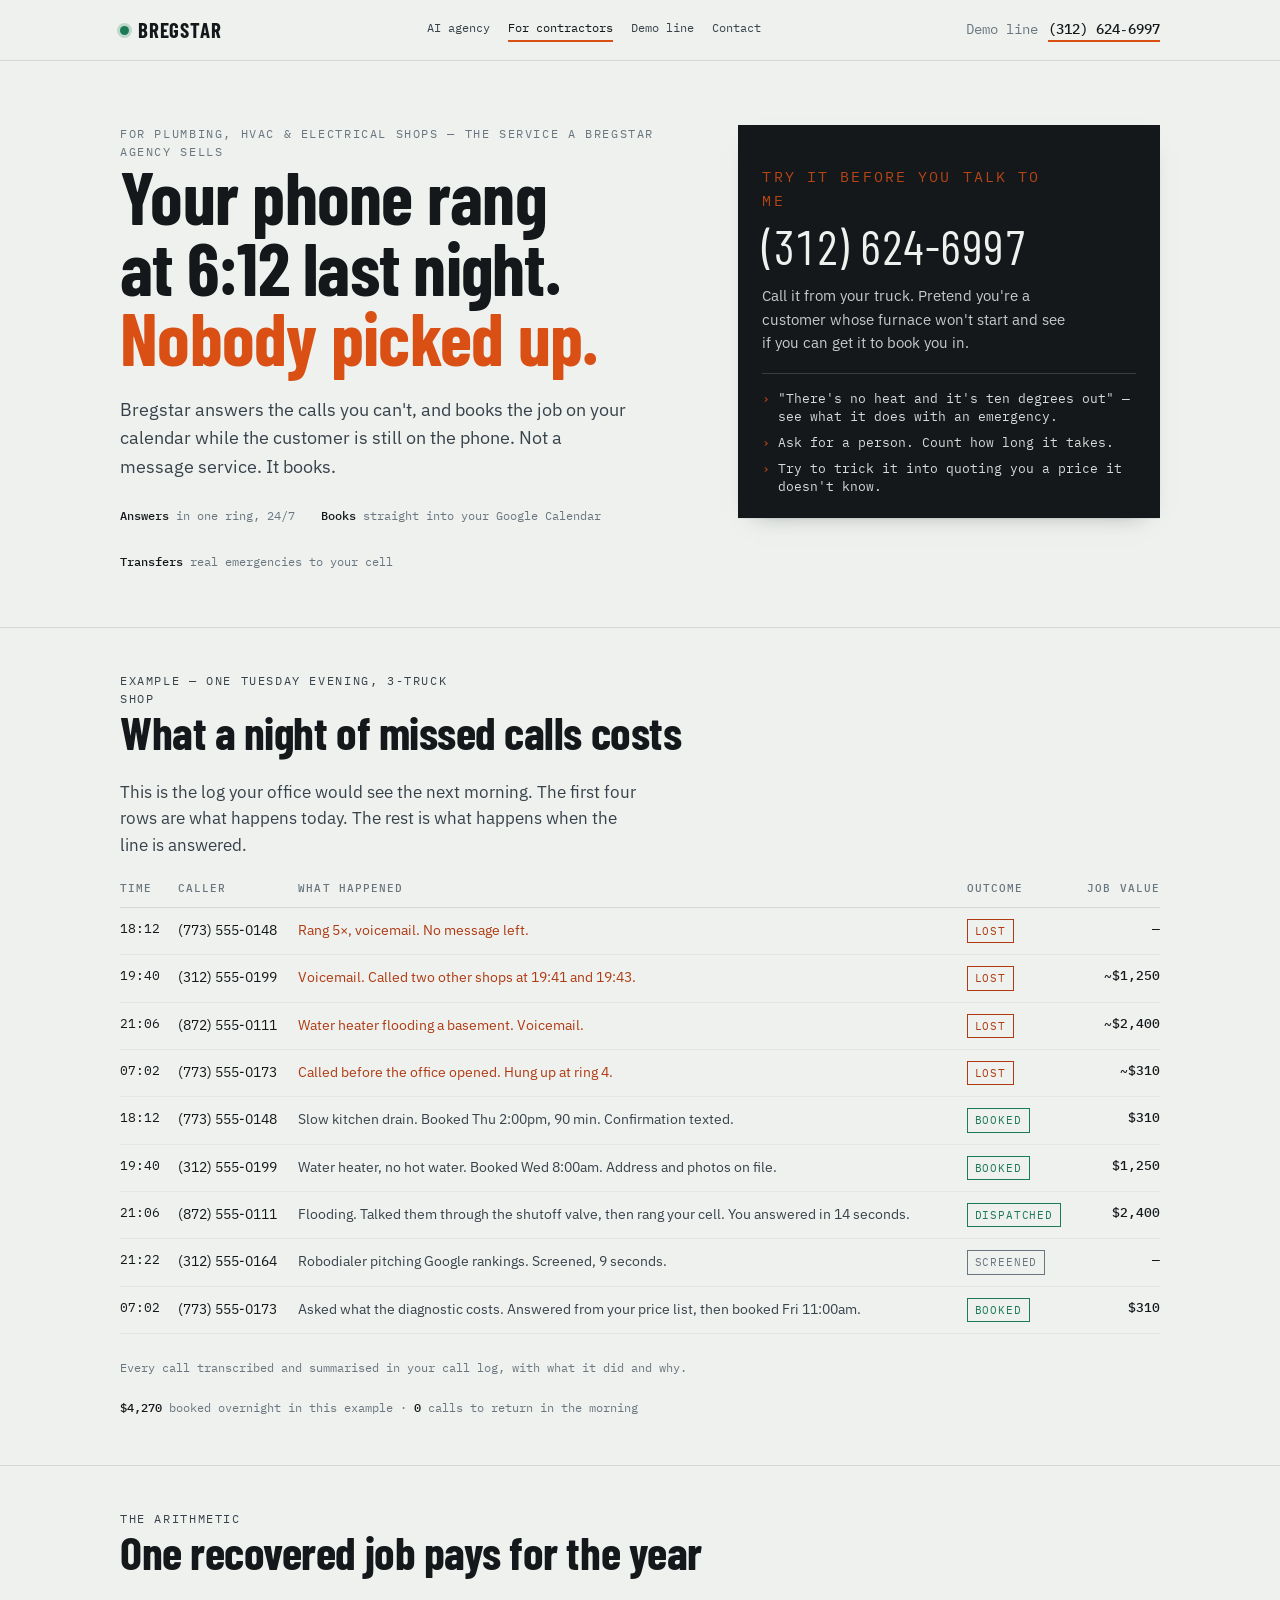
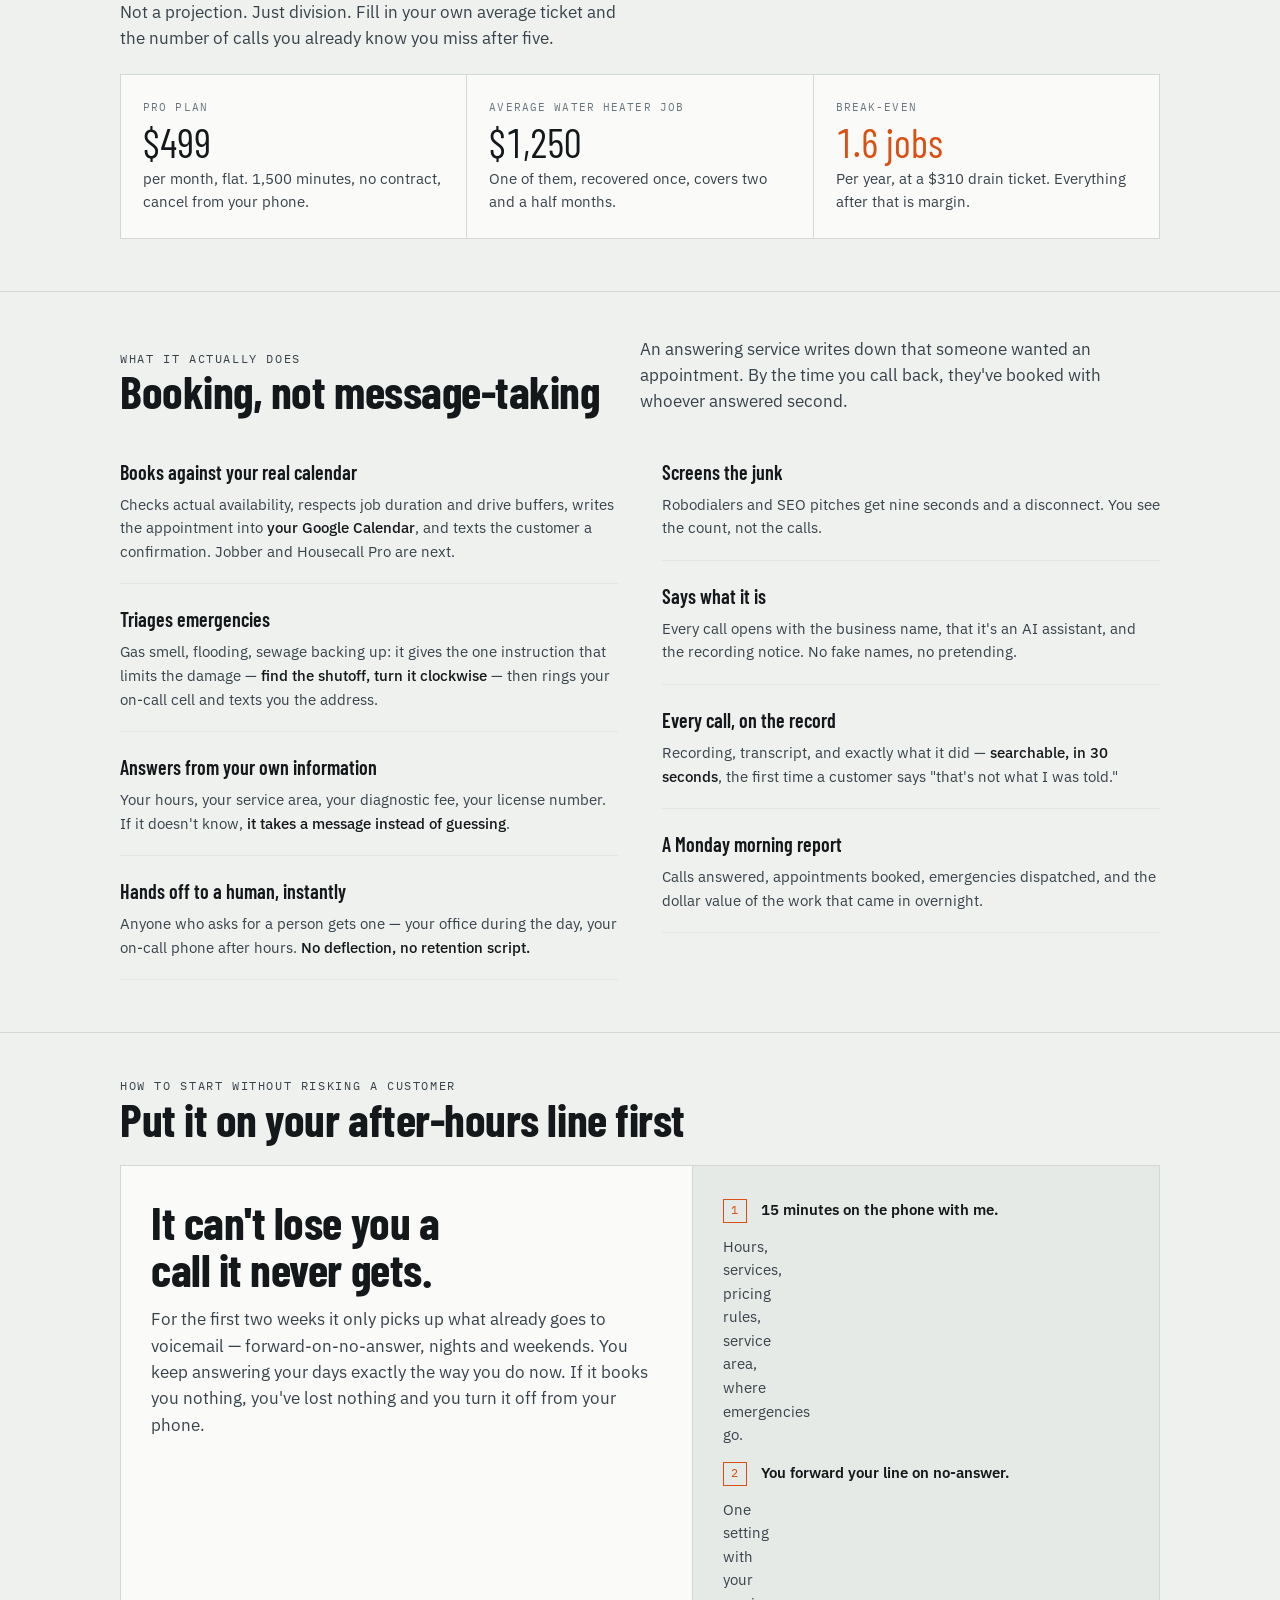
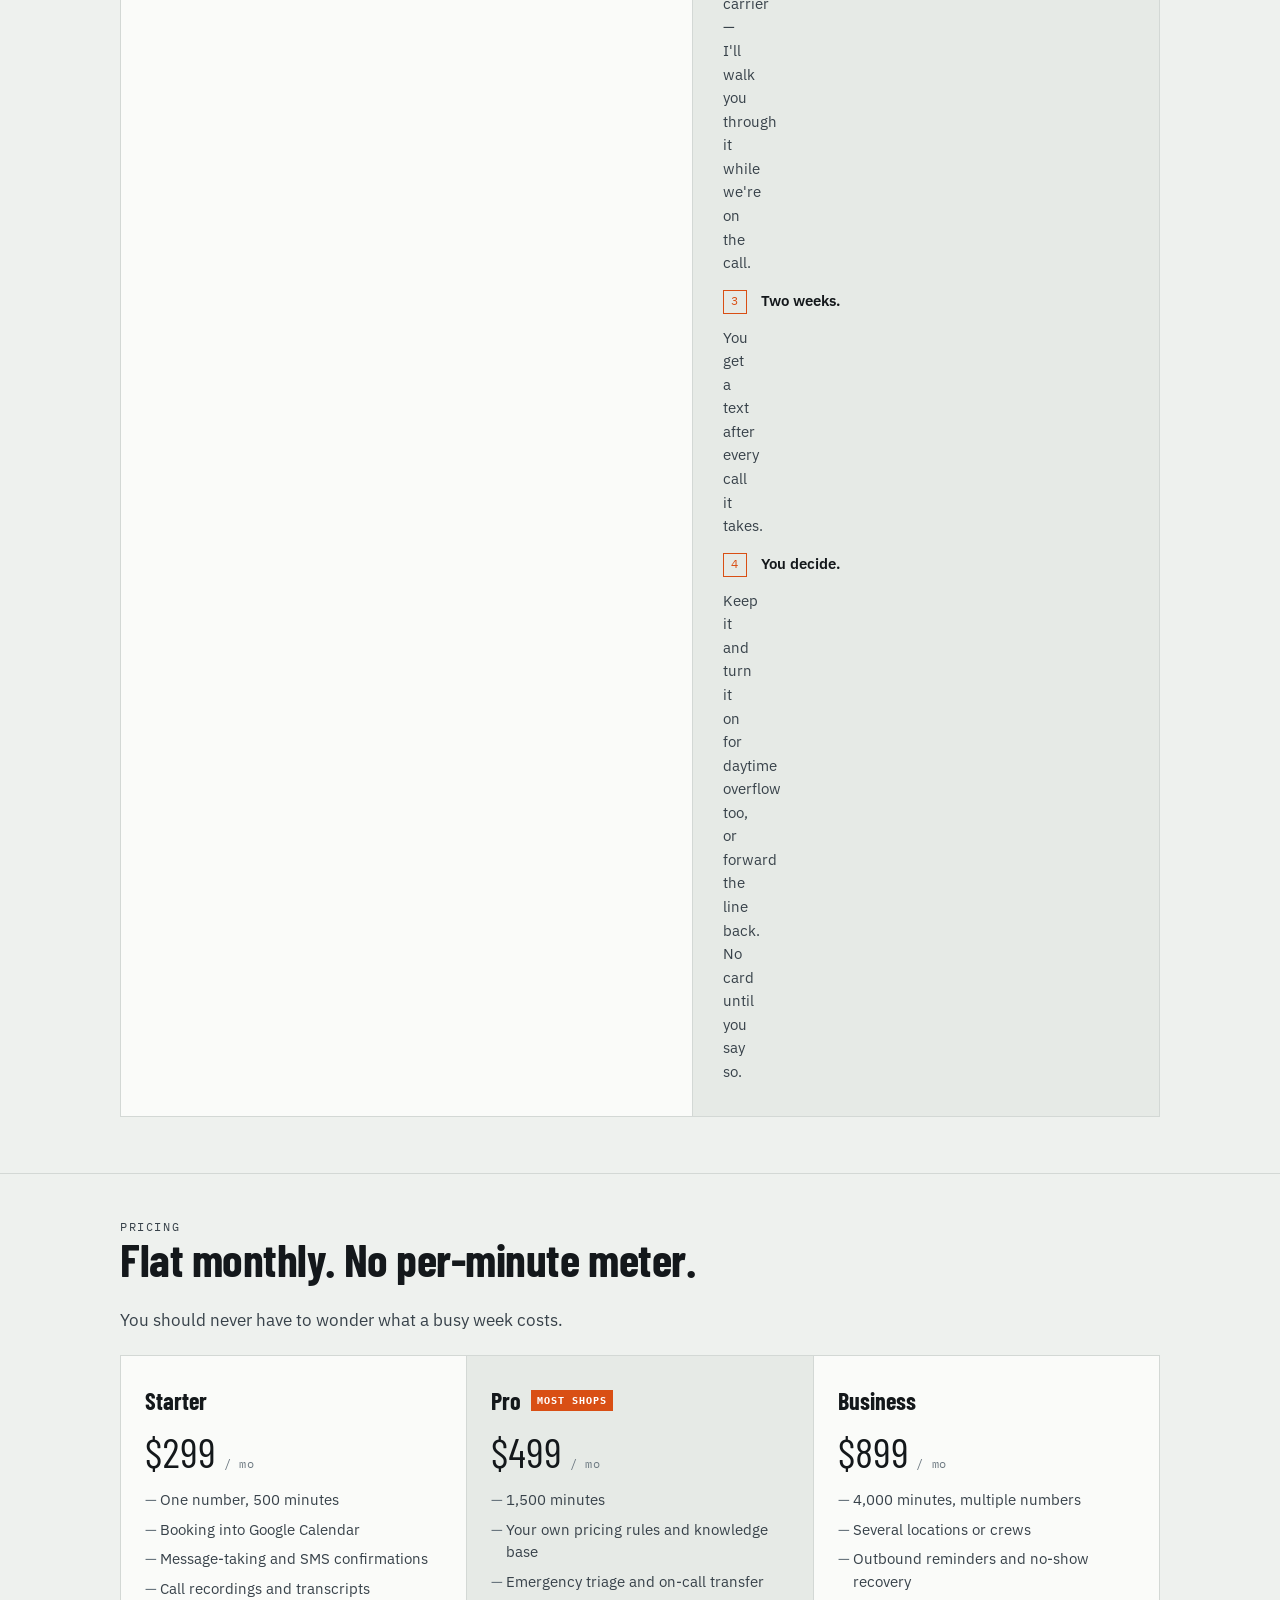
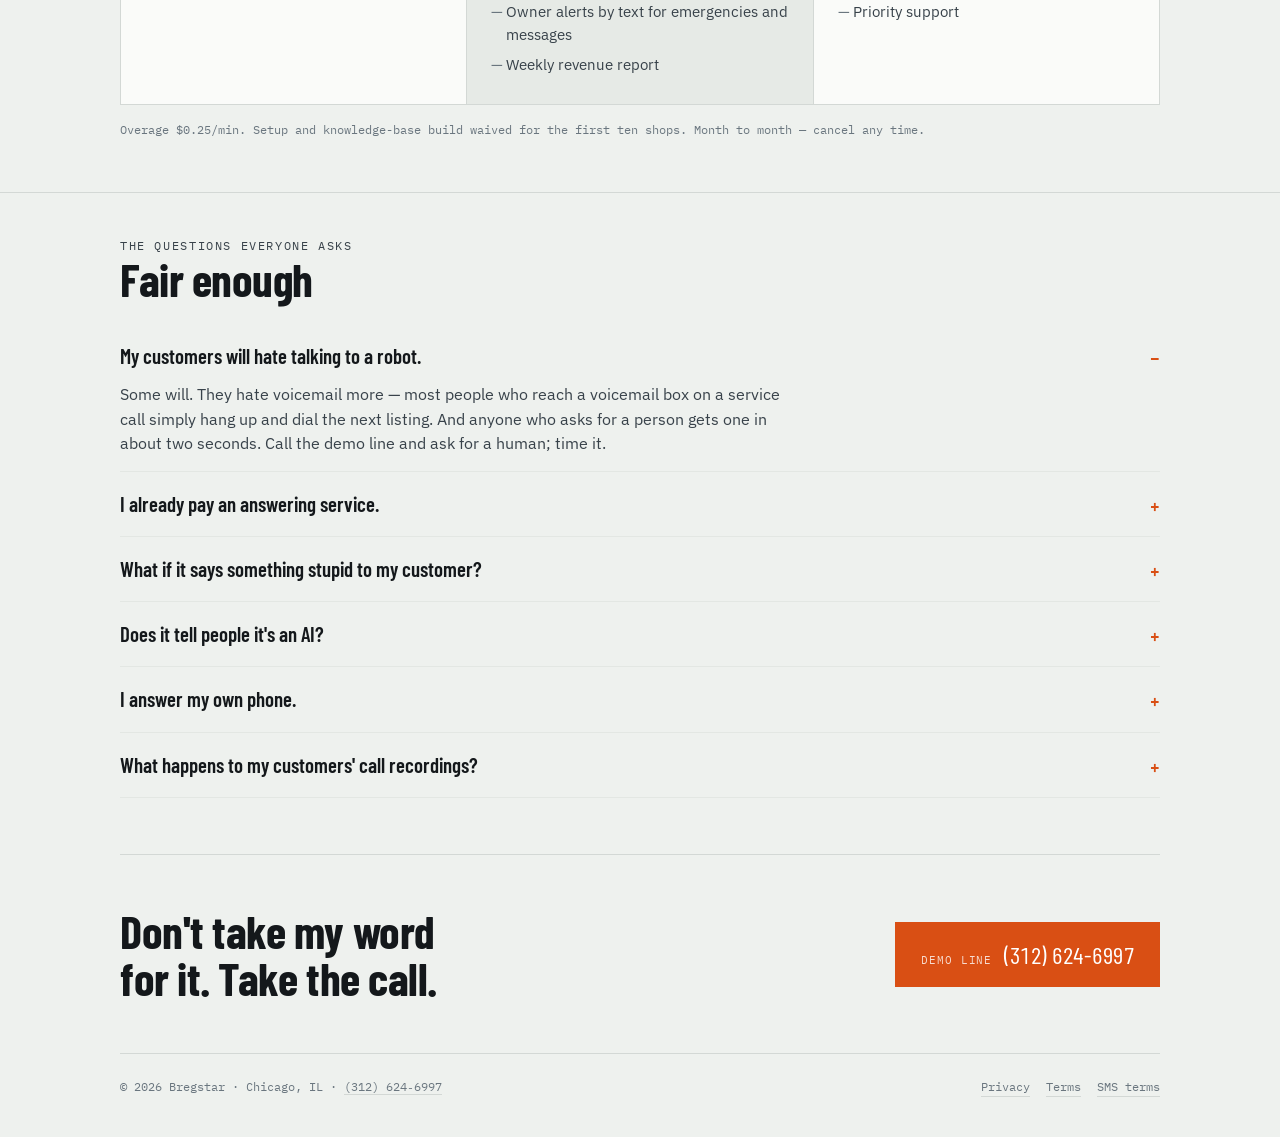
==== contractors.html @ 6f670afb "Mobile layout: compact sticky header, tap-to-call bar, call log as cards At 375px the header was 181" ====
<!doctype html>
<html lang="en">
<head>
<meta charset="utf-8">
<meta name="viewport" content="width=device-width, initial-scale=1, viewport-fit=cover">
<meta name="theme-color" content="#eef1ee" media="(prefers-color-scheme: light)">
<meta name="theme-color" content="#111614" media="(prefers-color-scheme: dark)">
<link rel="icon" href="data:image/svg+xml,%3Csvg xmlns=%27http://www.w3.org/2000/svg%27 viewBox=%270 0 32 32%27%3E%3Crect width=%2732%27 height=%2732%27 rx=%277%27 fill=%27%2314181b%27/%3E%3Ccircle cx=%2716%27 cy=%2716%27 r=%276.5%27 fill=%27%233fae83%27/%3E%3C/svg%3E">
<title>For contractors — Bregstar</title>
<meta name="description" content="Bregstar answers the calls your shop can’t and books the job on your calendar while the customer is still on the phone. Call the demo line: (312) 624-6997.">
<link rel="preconnect" href="https://fonts.googleapis.com">
<link rel="preconnect" href="https://fonts.gstatic.com" crossorigin>
<link rel="stylesheet" href="https://fonts.googleapis.com/css2?family=Barlow+Condensed:wght@500;600;700&family=IBM+Plex+Mono:wght@400;500&family=IBM+Plex+Sans:wght@400;500;600&display=swap">
<link rel="stylesheet" href="/style.css">
</head>
<body>

<header class="top">
  <div class="wrap top-inner">
    <a class="mark" href="/"><span class="dot" aria-hidden="true"></span>Bregstar</a>
    <nav class="top-nav" aria-label="Site">
      <a href="/">AI agency</a>
      <a href="/contractors.html" aria-current="page">For contractors</a>
      <a href="/demo.html">Demo line</a>
      <a href="/#contact">Contact</a>
    </nav>
    <a class="top-cta" href="tel:+13126246997"><span>Demo line</span><b>(312) 624‑6997</b></a>
  </div>
</header>

<main>
  <div class="wrap">
    <div class="hero">
      <div>
        <p class="eyebrow">For plumbing, HVAC &amp; electrical shops — the service a Bregstar agency sells</p>
        <h1>Your phone rang at 6:12 last night. <span>Nobody picked up.</span></h1>
        <p class="lede">Bregstar answers the calls you can't, and books the job on your calendar
          while the customer is still on the phone. Not a message service. It books.</p>
        <div class="hero-meta">
          <span><b>Answers</b> in one ring, 24/7</span>
          <span><b>Books</b> straight into your Google Calendar</span>
          <span><b>Transfers</b> real emergencies to your cell</span>
        </div>
      </div>

      <div class="call-card">
        <p class="eyebrow">Try it before you talk to me</p>
        <a class="call-number" href="tel:+13126246997">(312) 624‑6997</a>
        <p>Call it from your truck. Pretend you're a customer whose furnace won't start and see if you
          can get it to book you in.</p>
        <ul class="try-list">
          <li>"There's no heat and it's ten degrees out" — see what it does with an emergency.</li>
          <li>Ask for a person. Count how long it takes.</li>
          <li>Try to trick it into quoting you a price it doesn't know.</li>
        </ul>
      </div>
    </div>
  </div>

  <section>
    <div class="wrap">
      <div class="sec-head">
        <div>
          <p class="eyebrow">Example — one Tuesday evening, 3-truck shop</p>
          <h2>What a night of missed calls costs</h2>
        </div>
        <p>This is the log your office would see the next morning. The first four rows are what
          happens today. The rest is what happens when the line is answered.</p>
      </div>

      <div class="log-scroll">
        <table class="log">
          <thead>
            <tr>
              <th scope="col">Time</th>
              <th scope="col">Caller</th>
              <th scope="col">What happened</th>
              <th scope="col">Outcome</th>
              <th scope="col">Job value</th>
            </tr>
          </thead>
          <tbody>
            <tr class="miss">
              <td data-label="Time" data-caller="(773) 555‑0148">18:12</td>
              <td data-label="Caller" class="who">(773) 555‑0148</td>
              <td data-label="What happened" class="what">Rang 5×, voicemail. No message left.</td>
              <td data-label="Outcome"><span class="tag lost">Lost</span></td>
              <td data-label="Job value" class="val">—</td>
            </tr>
            <tr class="miss">
              <td data-label="Time" data-caller="(312) 555‑0199">19:40</td>
              <td data-label="Caller" class="who">(312) 555‑0199</td>
              <td data-label="What happened" class="what">Voicemail. Called two other shops at 19:41 and 19:43.</td>
              <td data-label="Outcome"><span class="tag lost">Lost</span></td>
              <td data-label="Job value" class="val">~$1,250</td>
            </tr>
            <tr class="miss">
              <td data-label="Time" data-caller="(872) 555‑0111">21:06</td>
              <td data-label="Caller" class="who">(872) 555‑0111</td>
              <td data-label="What happened" class="what">Water heater flooding a basement. Voicemail.</td>
              <td data-label="Outcome"><span class="tag lost">Lost</span></td>
              <td data-label="Job value" class="val">~$2,400</td>
            </tr>
            <tr class="miss">
              <td data-label="Time" data-caller="(773) 555‑0173">07:02</td>
              <td data-label="Caller" class="who">(773) 555‑0173</td>
              <td data-label="What happened" class="what">Called before the office opened. Hung up at ring 4.</td>
              <td data-label="Outcome"><span class="tag lost">Lost</span></td>
              <td data-label="Job value" class="val">~$310</td>
            </tr>
            <tr>
              <td data-label="Time" data-caller="(773) 555‑0148">18:12</td>
              <td data-label="Caller" class="who">(773) 555‑0148</td>
              <td data-label="What happened" class="what">Slow kitchen drain. Booked Thu 2:00pm, 90 min. Confirmation texted.</td>
              <td data-label="Outcome"><span class="tag booked">Booked</span></td>
              <td data-label="Job value" class="val">$310</td>
            </tr>
            <tr>
              <td data-label="Time" data-caller="(312) 555‑0199">19:40</td>
              <td data-label="Caller" class="who">(312) 555‑0199</td>
              <td data-label="What happened" class="what">Water heater, no hot water. Booked Wed 8:00am. Address and photos on file.</td>
              <td data-label="Outcome"><span class="tag booked">Booked</span></td>
              <td data-label="Job value" class="val">$1,250</td>
            </tr>
            <tr>
              <td data-label="Time" data-caller="(872) 555‑0111">21:06</td>
              <td data-label="Caller" class="who">(872) 555‑0111</td>
              <td data-label="What happened" class="what">Flooding. Talked them through the shutoff valve, then rang your cell.
                You answered in 14 seconds.</td>
              <td data-label="Outcome"><span class="tag booked">Dispatched</span></td>
              <td data-label="Job value" class="val">$2,400</td>
            </tr>
            <tr>
              <td data-label="Time" data-caller="(312) 555‑0164">21:22</td>
              <td data-label="Caller" class="who">(312) 555‑0164</td>
              <td data-label="What happened" class="what">Robodialer pitching Google rankings. Screened, 9 seconds.</td>
              <td data-label="Outcome"><span class="tag sent">Screened</span></td>
              <td data-label="Job value" class="val">—</td>
            </tr>
            <tr>
              <td data-label="Time" data-caller="(773) 555‑0173">07:02</td>
              <td data-label="Caller" class="who">(773) 555‑0173</td>
              <td data-label="What happened" class="what">Asked what the diagnostic costs. Answered from your price list, then booked Fri 11:00am.</td>
              <td data-label="Outcome"><span class="tag booked">Booked</span></td>
              <td data-label="Job value" class="val">$310</td>
            </tr>
          </tbody>
        </table>
      </div>
      <div class="log-foot">
        <span>Every call transcribed and summarised in your call log, with what it did and why.</span>
        <span><b>$4,270</b> booked overnight in this example · <b>0</b> calls to return in the morning</span>
      </div>
    </div>
  </section>

  <section>
    <div class="wrap">
      <div class="sec-head">
        <div>
          <p class="eyebrow">The arithmetic</p>
          <h2>One recovered job pays for the year</h2>
        </div>
        <p>Not a projection. Just division. Fill in your own average ticket and the number of calls
          you already know you miss after five.</p>
      </div>
      <div class="math">
        <div>
          <span class="k">Pro plan</span>
          <span class="n">$499</span>
          <span class="d">per month, flat. 1,500 minutes, no contract, cancel from your phone.</span>
        </div>
        <div>
          <span class="k">Average water heater job</span>
          <span class="n">$1,250</span>
          <span class="d">One of them, recovered once, covers two and a half months.</span>
        </div>
        <div>
          <span class="k">Break-even</span>
          <span class="n hz">1.6 jobs</span>
          <span class="d">Per year, at a $310 drain ticket. Everything after that is margin.</span>
        </div>
      </div>
    </div>
  </section>

  <section>
    <div class="wrap">
      <div class="sec-head">
        <div>
          <p class="eyebrow">What it actually does</p>
          <h2>Booking, not message-taking</h2>
        </div>
        <p>An answering service writes down that someone wanted an appointment. By the time you call
          back, they've booked with whoever answered second.</p>
      </div>
      <div class="does">
        <dl>
          <div>
            <dt>Books against your real calendar</dt>
            <dd>Checks actual availability, respects job duration and drive buffers, writes the
              appointment into <b>your Google Calendar</b>, and texts the customer a confirmation.
              Jobber and Housecall Pro are next.</dd>
          </div>
          <div>
            <dt>Triages emergencies</dt>
            <dd>Gas smell, flooding, sewage backing up: it gives the one instruction that limits the
              damage — <b>find the shutoff, turn it clockwise</b> — then rings your on-call cell and
              texts you the address.</dd>
          </div>
          <div>
            <dt>Answers from your own information</dt>
            <dd>Your hours, your service area, your diagnostic fee, your license number. If it doesn't
              know, <b>it takes a message instead of guessing</b>.</dd>
          </div>
          <div>
            <dt>Hands off to a human, instantly</dt>
            <dd>Anyone who asks for a person gets one — your office during the day, your on-call phone
              after hours. <b>No deflection, no retention script.</b></dd>
          </div>
        </dl>
        <dl>
          <div>
            <dt>Screens the junk</dt>
            <dd>Robodialers and SEO pitches get nine seconds and a disconnect. You see the count, not
              the calls.</dd>
          </div>
          <div>
            <dt>Says what it is</dt>
            <dd>Every call opens with the business name, that it's an AI assistant, and the recording notice. No fake names, no pretending.</dd>
          </div>
          <div>
            <dt>Every call, on the record</dt>
            <dd>Recording, transcript, and exactly what it did — <b>searchable, in 30 seconds</b>, the
              first time a customer says "that's not what I was told."</dd>
          </div>
          <div>
            <dt>A Monday morning report</dt>
            <dd>Calls answered, appointments booked, emergencies dispatched, and the dollar value of
              the work that came in overnight.</dd>
          </div>
        </dl>
      </div>
    </div>
  </section>

  <section>
    <div class="wrap">
      <div class="sec-head">
        <div>
          <p class="eyebrow">How to start without risking a customer</p>
          <h2>Put it on your after-hours line first</h2>
        </div>
      </div>
      <div class="trial">
        <div>
          <h2>It can't lose you a call it never gets.</h2>
          <p>For the first two weeks it only picks up what already goes to voicemail — forward-on-no-answer,
            nights and weekends. You keep answering your days exactly the way you do now. If it books
            you nothing, you've lost nothing and you turn it off from your phone.</p>
        </div>
        <div>
          <ol class="steps">
            <li><b>15 minutes on the phone with me.</b> Hours, services, pricing rules, service area,
              where emergencies go.</li>
            <li><b>You forward your line on no-answer.</b> One setting with your carrier — I'll walk
              you through it while we're on the call.</li>
            <li><b>Two weeks.</b> You get a text after every call it takes.</li>
            <li><b>You decide.</b> Keep it and turn it on for daytime overflow too, or forward the
              line back. No card until you say so.</li>
          </ol>
        </div>
      </div>
    </div>
  </section>

  <section>
    <div class="wrap">
      <div class="sec-head">
        <div>
          <p class="eyebrow">Pricing</p>
          <h2>Flat monthly. No per-minute meter.</h2>
        </div>
        <p>You should never have to wonder what a busy week costs.</p>
      </div>
      <div class="plans">
        <div class="plan">
          <div class="name">Starter</div>
          <div class="price">$299<small> / mo</small></div>
          <ul>
            <li>One number, 500 minutes</li>
            <li>Booking into Google Calendar</li>
            <li>Message-taking and SMS confirmations</li>
            <li>Call recordings and transcripts</li>
          </ul>
        </div>
        <div class="plan feature">
          <div class="name">Pro <em>Most shops</em></div>
          <div class="price">$499<small> / mo</small></div>
          <ul>
            <li>1,500 minutes</li>
            <li>Your own pricing rules and knowledge base</li>
            <li>Emergency triage and on-call transfer</li>
            <li>Owner alerts by text for emergencies and messages</li>
            <li>Weekly revenue report</li>
          </ul>
        </div>
        <div class="plan">
          <div class="name">Business</div>
          <div class="price">$899<small> / mo</small></div>
          <ul>
            <li>4,000 minutes, multiple numbers</li>
            <li>Several locations or crews</li>
            <li>Outbound reminders and no-show recovery</li>
            <li>Priority support</li>
          </ul>
        </div>
      </div>
      <p class="plan-note">Overage $0.25/min. Setup and knowledge-base build waived for the first ten
        shops. Month to month — cancel any time.</p>
    </div>
  </section>

  <section>
    <div class="wrap">
      <div class="sec-head">
        <div>
          <p class="eyebrow">The questions everyone asks</p>
          <h2>Fair enough</h2>
        </div>
      </div>
      <div class="faq">
        <details open>
          <summary>My customers will hate talking to a robot.</summary>
          <p>Some will. They hate voicemail more — most people who reach a voicemail box on a service
            call simply hang up and dial the next listing. And anyone who asks for a person gets one
            in about two seconds. Call the demo line and ask for a human; time it.</p>
        </details>
        <details>
          <summary>I already pay an answering service.</summary>
          <p>Ask them what happens when someone wants Tuesday at two. They write it down and you call
            back — often after that customer has already booked elsewhere. This books the job on the
            spot, and it's usually less than what you're paying for the message pad.</p>
        </details>
        <details>
          <summary>What if it says something stupid to my customer?</summary>
          <p>It's built not to guess. Prices, policies and availability come from your own information
            or it doesn't say them — it takes a message instead. Every call is recorded and transcribed,
            and you get a summary by text, so you'll know before your customer does.</p>
        </details>
        <details>
          <summary>Does it tell people it's an AI?</summary>
          <p>Yes, in the first sentence, along with the recording notice. That's required in a growing
            number of states and it's the right way to run it anyway. It also never pretends to have a
            name or to be a person on your staff.</p>
        </details>
        <details>
          <summary>I answer my own phone.</summary>
          <p>You do — and you answered this one from a crawlspace. The question is the 8pm call, the
            Sunday call, and the call that comes in while you're under a sink with both hands wet.</p>
        </details>
        <details>
          <summary>What happens to my customers' call recordings?</summary>
          <p>Transcripts and recordings are kept 90 days by default, deleted on request, and never used
            to train anyone's model. You can set a shorter retention if you'd rather. Details are in
            our <a href="/privacy.html">privacy policy</a>.</p>
        </details>
      </div>
    </div>
  </section>

  <div class="wrap">
    <div class="closer">
      <h2>Don't take my word for it. Take the call.</h2>
      <a class="btn" href="tel:+13126246997"><small>Demo line</small>(312) 624‑6997</a>
    </div>
  </div>
</main>

<div class="wrap">
  <footer>
    <span>© 2026 Bregstar · Chicago, IL · <a href="tel:+13126246997">(312) 624‑6997</a></span>
    <nav><a href="/privacy.html">Privacy</a><a href="/terms.html">Terms</a><a href="/terms.html#sms">SMS terms</a></nav>
  </footer>
</div>
<a class="callbar" href="tel:+13126246997"><span>Try the demo line</span><b>(312) 624‑6997</b></a>
</body>
</html>
---- style.css ----
:root {
    --ink: #14181b;
    --ink-2: #38424a;
    --ink-3: #6a767f;
    --rule: #d3d8d5;
    --rule-soft: #e3e7e3;
    --paper: #eef1ee;
    --panel: #fafbf9;
    --panel-2: #e6eae6;
    --hazard: #d94f14;
    --hazard-ink: #ffffff;
    --live: #1c7a56;
    --miss: #b03a12;
    --shadow: 0 1px 0 rgba(20, 24, 27, .05), 0 10px 24px -18px rgba(20, 24, 27, .5);

    --display: "Barlow Condensed", "Oswald", Impact, sans-serif;
    --body: "IBM Plex Sans", -apple-system, BlinkMacSystemFont, "Segoe UI", sans-serif;
    --mono: "IBM Plex Mono", ui-monospace, "SF Mono", Menlo, monospace;
  }

  @media (prefers-color-scheme: dark) {
    :root:not([data-theme="light"]) {
      --ink: #eaeeea;
      --ink-2: #b3bdb8;
      --ink-3: #7e8a85;
      --rule: #2b3431;
      --rule-soft: #232b29;
      --paper: #111614;
      --panel: #171d1b;
      --panel-2: #1f2724;
      --hazard: #f2662a;
      --hazard-ink: #14181b;
      --live: #3fae83;
      --miss: #e2724a;
      --shadow: 0 1px 0 rgba(0, 0, 0, .4), 0 12px 30px -20px #000;
    }
  }

  :root[data-theme="dark"] {
    --ink: #eaeeea;
    --ink-2: #b3bdb8;
    --ink-3: #7e8a85;
    --rule: #2b3431;
    --rule-soft: #232b29;
    --paper: #111614;
    --panel: #171d1b;
    --panel-2: #1f2724;
    --hazard: #f2662a;
    --hazard-ink: #14181b;
    --live: #3fae83;
    --miss: #e2724a;
    --shadow: 0 1px 0 rgba(0, 0, 0, .4), 0 12px 30px -20px #000;
  }

  * { box-sizing: border-box; }

  body {
    margin: 0;
    background: var(--paper);
    color: var(--ink);
    font-family: var(--body);
    font-size: 17px;
    line-height: 1.55;
    -webkit-font-smoothing: antialiased;
  }

  .wrap {
    max-width: 1080px;
    margin: 0 auto;
    padding-inline: 20px;
  }

  h1, h2, h3, .display {
    font-family: var(--display);
    font-weight: 700;
    letter-spacing: -0.01em;
    text-wrap: balance;
    margin: 0;
  }

  h1 { font-size: clamp(2.6rem, 7vw, 4.6rem); line-height: .96; }
  h2 { font-size: clamp(1.9rem, 4vw, 2.9rem); line-height: 1.02; }
  h3 { font-size: 1.35rem; line-height: 1.15; }

  p { margin: 0; }
  a { color: inherit; }

  .eyebrow {
    font-family: var(--mono);
    font-size: .72rem;
    letter-spacing: .14em;
    text-transform: uppercase;
    color: var(--ink-3);
  }

  /* ---------- masthead ---------- */
  header.top {
    border-bottom: 1px solid var(--rule);
    background: var(--paper);
  }
  .top-inner {
    display: flex;
    align-items: center;
    justify-content: space-between;
    gap: 16px;
    flex-wrap: wrap;
    padding-block: 14px;
  }
  .mark {
    font-family: var(--display);
    font-weight: 700;
    font-size: 1.3rem;
    letter-spacing: .04em;
    text-transform: uppercase;
    display: flex;
    align-items: center;
    gap: 9px;
  }
  .mark .dot {
    width: 9px; height: 9px; border-radius: 50%;
    background: var(--live);
    box-shadow: 0 0 0 3px color-mix(in srgb, var(--live) 22%, transparent);
  }
  .top-cta {
    font-family: var(--mono);
    font-size: .85rem;
    text-decoration: none;
    display: flex;
    align-items: baseline;
    gap: 10px;
  }
  .top-cta span { color: var(--ink-3); }
  .top-cta b { font-weight: 500; border-bottom: 2px solid var(--hazard); }

  /* ---------- hero ---------- */
  .hero {
    display: grid;
    grid-template-columns: 1.15fr .85fr;
    gap: 48px;
    align-items: start;
    padding-block: 64px 56px;
  }
  .hero h1 span { color: var(--hazard); }
  .lede {
    font-size: 1.15rem;
    color: var(--ink-2);
    max-width: 46ch;
    margin-top: 22px;
  }
  .hero-meta {
    margin-top: 26px;
    display: flex;
    gap: 26px;
    flex-wrap: wrap;
    font-family: var(--mono);
    font-size: .78rem;
    color: var(--ink-3);
  }
  .hero-meta b { color: var(--ink); font-weight: 500; }

  .call-card {
    background: var(--ink);
    color: var(--paper);
    padding: 26px 24px 22px;
    box-shadow: var(--shadow);
    position: relative;
  }
  @media (prefers-color-scheme: dark) {
    :root:not([data-theme="light"]) .call-card { background: var(--panel-2); color: var(--ink); }
  }
  :root[data-theme="dark"] .call-card { background: var(--panel-2); color: var(--ink); }

  .call-card .eyebrow { color: var(--hazard); }
  .call-number {
    font-family: var(--display);
    font-size: clamp(2.2rem, 5vw, 3rem);
    line-height: 1;
    margin-top: 10px;
    letter-spacing: .01em;
    display: block;
    text-decoration: none;
    font-variant-numeric: tabular-nums;
  }
  .call-card p {
    margin-top: 14px;
    font-size: .95rem;
    opacity: .82;
    max-width: 34ch;
  }
  .try-list {
    margin: 18px 0 0;
    padding: 0;
    list-style: none;
    display: grid;
    gap: 8px;
    border-top: 1px solid rgba(255, 255, 255, .16);
    padding-top: 16px;
  }
  @media (prefers-color-scheme: dark) {
    :root:not([data-theme="light"]) .try-list { border-top-color: var(--rule); }
  }
  :root[data-theme="dark"] .try-list { border-top-color: var(--rule); }
  .try-list li {
    font-family: var(--mono);
    font-size: .8rem;
    line-height: 1.4;
    opacity: .9;
    padding-left: 16px;
    position: relative;
  }
  .try-list li::before {
    content: "›";
    position: absolute;
    left: 0;
    color: var(--hazard);
  }

  /* ---------- call log ---------- */
  section { border-top: 1px solid var(--rule); }
  .sec-head {
    display: flex;
    justify-content: space-between;
    align-items: flex-end;
    gap: 24px;
    flex-wrap: wrap;
    padding-block: 44px 22px;
  }
  .sec-head p { color: var(--ink-2); max-width: 52ch; }

  .log {
    width: 100%;
    border-collapse: collapse;
    font-family: var(--mono);
    font-size: .82rem;
    font-variant-numeric: tabular-nums;
  }
  .log-scroll { overflow-x: auto; padding-bottom: 8px; }
  .log th {
    text-align: left;
    font-weight: 500;
    color: var(--ink-3);
    text-transform: uppercase;
    letter-spacing: .1em;
    font-size: .68rem;
    padding: 0 14px 10px 0;
    border-bottom: 1px solid var(--rule);
    white-space: nowrap;
  }
  .log td {
    padding: 11px 14px 11px 0;
    border-bottom: 1px solid var(--rule-soft);
    vertical-align: top;
  }
  .log td:last-child, .log th:last-child { padding-right: 0; text-align: right; }
  .log .who { font-family: var(--body); font-size: .9rem; color: var(--ink); }
  .log .what { font-family: var(--body); font-size: .9rem; color: var(--ink-2); }
  .log tr.miss .what { color: var(--miss); }
  .val { font-weight: 500; white-space: nowrap; }
  .tag {
    display: inline-block;
    font-size: .66rem;
    letter-spacing: .08em;
    text-transform: uppercase;
    padding: 3px 7px;
    border: 1px solid currentColor;
    white-space: nowrap;
  }
  .tag.booked { color: var(--live); }
  .tag.lost { color: var(--miss); }
  .tag.sent { color: var(--ink-3); }
  .log-foot {
    display: flex;
    justify-content: space-between;
    gap: 20px;
    flex-wrap: wrap;
    padding-block: 16px 48px;
    font-family: var(--mono);
    font-size: .78rem;
    color: var(--ink-3);
  }
  .log-foot b { color: var(--ink); font-weight: 500; }

  /* ---------- math ---------- */
  .math {
    display: grid;
    grid-template-columns: repeat(3, 1fr);
    gap: 1px;
    background: var(--rule);
    border: 1px solid var(--rule);
    margin-bottom: 52px;
  }
  .math div {
    background: var(--panel);
    padding: 24px 22px;
    display: flex;
    flex-direction: column;
    gap: 6px;
  }
  .math .n {
    font-family: var(--display);
    font-size: 2.5rem;
    line-height: 1;
    font-variant-numeric: tabular-nums;
  }
  .math .n.hz { color: var(--hazard); }
  .math .k { font-family: var(--mono); font-size: .7rem; letter-spacing: .1em; text-transform: uppercase; color: var(--ink-3); }
  .math .d { font-size: .92rem; color: var(--ink-2); }

  /* ---------- capability list ---------- */
  .does {
    display: grid;
    grid-template-columns: repeat(2, 1fr);
    gap: 0 44px;
    padding-bottom: 52px;
  }
  .does dl { margin: 0; }
  .does div {
    padding-block: 20px;
    border-bottom: 1px solid var(--rule-soft);
  }
  .does dt {
    font-family: var(--display);
    font-size: 1.25rem;
    font-weight: 600;
  }
  .does dd { margin: 5px 0 0; color: var(--ink-2); font-size: .95rem; }
  .does dd b { font-weight: 500; color: var(--ink); }

  /* ---------- trial ---------- */
  .trial {
    background: var(--panel);
    border: 1px solid var(--rule);
    display: grid;
    grid-template-columns: 1.1fr .9fr;
    gap: 0;
    margin-bottom: 56px;
  }
  .trial > div { padding: 32px 30px; }
  .trial > div + div { border-left: 1px solid var(--rule); background: var(--panel-2); }
  .trial h2 { margin-bottom: 14px; }
  .trial p { color: var(--ink-2); }
  .steps { margin: 0; padding-left: 0; list-style: none; counter-reset: s; display: grid; gap: 14px; }
  .steps li {
    counter-increment: s;
    display: grid;
    grid-template-columns: 26px 1fr;
    gap: 12px;
    font-size: .95rem;
    color: var(--ink-2);
  }
  .steps li::before {
    content: counter(s);
    font-family: var(--mono);
    font-size: .75rem;
    color: var(--hazard);
    border: 1px solid var(--hazard);
    width: 22px; height: 22px;
    display: grid; place-items: center;
    margin-top: 1px;
  }
  .steps li b { color: var(--ink); font-weight: 600; }

  /* ---------- pricing ---------- */
  .plans {
    display: grid;
    grid-template-columns: repeat(3, 1fr);
    gap: 1px;
    background: var(--rule);
    border: 1px solid var(--rule);
  }
  .plan { background: var(--panel); padding: 26px 24px 28px; display: flex; flex-direction: column; gap: 12px; }
  .plan.feature { background: var(--panel-2); }
  .plan .name { font-family: var(--display); font-size: 1.5rem; font-weight: 700; display: flex; align-items: center; gap: 10px; }
  .plan .name em {
    font-style: normal;
    font-family: var(--mono);
    font-size: .62rem;
    letter-spacing: .1em;
    text-transform: uppercase;
    color: var(--hazard-ink);
    background: var(--hazard);
    padding: 3px 6px;
  }
  .price { font-family: var(--display); font-size: 2.6rem; line-height: 1; font-variant-numeric: tabular-nums; }
  .price small { font-family: var(--mono); font-size: .72rem; color: var(--ink-3); letter-spacing: .06em; }
  .plan ul { margin: 4px 0 0; padding: 0; list-style: none; display: grid; gap: 7px; font-size: .92rem; color: var(--ink-2); }
  .plan ul li { padding-left: 15px; position: relative; }
  .plan ul li::before { content: "—"; position: absolute; left: 0; color: var(--ink-3); }
  .plan-note {
    font-family: var(--mono);
    font-size: .75rem;
    color: var(--ink-3);
    padding-block: 16px 52px;
  }

  /* ---------- faq ---------- */
  .faq { padding-bottom: 56px; display: grid; gap: 0; }
  .faq details {
    border-bottom: 1px solid var(--rule-soft);
    padding-block: 16px;
  }
  .faq summary {
    cursor: pointer;
    font-family: var(--display);
    font-size: 1.3rem;
    font-weight: 600;
    list-style: none;
    display: flex;
    justify-content: space-between;
    gap: 18px;
    align-items: baseline;
  }
  .faq summary::-webkit-details-marker { display: none; }
  .faq summary::after { content: "+"; font-family: var(--mono); font-size: 1rem; color: var(--hazard); }
  .faq details[open] summary::after { content: "–"; }
  .faq p { margin-top: 10px; color: var(--ink-2); max-width: 68ch; font-size: .97rem; }

  /* ---------- closing ---------- */
  .closer {
    display: flex;
    justify-content: space-between;
    align-items: center;
    gap: 28px;
    flex-wrap: wrap;
    padding-block: 52px;
    border-top: 1px solid var(--rule);
  }
  .closer h2 { max-width: 18ch; }
  .btn {
    font-family: var(--display);
    font-size: 1.5rem;
    letter-spacing: .02em;
    text-decoration: none;
    background: var(--hazard);
    color: var(--hazard-ink);
    padding: 14px 26px;
    display: inline-flex;
    align-items: baseline;
    gap: 12px;
    font-variant-numeric: tabular-nums;
  }
  .btn small { font-family: var(--mono); font-size: .7rem; letter-spacing: .08em; text-transform: uppercase; opacity: .8; }

  footer {
    border-top: 1px solid var(--rule);
    padding-block: 24px 40px;
    font-family: var(--mono);
    font-size: .72rem;
    color: var(--ink-3);
    display: flex;
    justify-content: space-between;
    gap: 18px;
    flex-wrap: wrap;
  }

  a:focus-visible, summary:focus-visible {
    outline: 2px solid var(--hazard);
    outline-offset: 3px;
  }

  @media (max-width: 860px) {
    .hero { grid-template-columns: 1fr; gap: 34px; padding-block: 42px 40px; }
    .math { grid-template-columns: 1fr; }
    .does { grid-template-columns: 1fr; gap: 0; }
    .trial { grid-template-columns: 1fr; }
    .trial > div + div { border-left: 0; border-top: 1px solid var(--rule); }
    .plans { grid-template-columns: 1fr; }
  }
  @media (prefers-reduced-motion: reduce) {
    * { animation: none !important; transition: none !important; }
  }
  /* ---------- footer links / legal pages ---------- */
  footer nav { display: flex; gap: 16px; flex-wrap: wrap; }
  footer a { text-decoration: none; border-bottom: 1px solid var(--rule); }
  footer a:hover { border-bottom-color: var(--hazard); }
  .legal { max-width: 72ch; padding-block: 48px 64px; }
  .legal h1 { font-size: clamp(2rem, 5vw, 3rem); margin-bottom: 8px; }
  .legal .updated { font-family: var(--mono); font-size: .75rem; color: var(--ink-3); margin-bottom: 36px; }
  .legal h2 { font-size: 1.5rem; margin-top: 40px; margin-bottom: 10px; }
  .legal h3 { margin-top: 24px; margin-bottom: 6px; }
  .legal p, .legal li { color: var(--ink-2); font-size: .98rem; }
  .legal p + p { margin-top: 12px; }
  .legal ul { margin: 10px 0 0; padding-left: 22px; display: grid; gap: 6px; }
  .legal .box { border: 1px solid var(--rule); background: var(--panel); padding: 18px 20px; margin-top: 16px; }
  .legal .box p + p { margin-top: 8px; }
  .legal dl { margin: 12px 0 0; }
  .legal dt { font-family: var(--mono); font-size: .72rem; letter-spacing: .1em; text-transform: uppercase; color: var(--ink-3); margin-top: 14px; }
  .legal dd { margin: 4px 0 0; color: var(--ink-2); }

  /* ---------- site nav ---------- */
  .top-nav { display: flex; gap: 18px; flex-wrap: wrap; font-family: var(--mono); font-size: .78rem; }
  .top-nav a { text-decoration: none; color: var(--ink-2); padding-bottom: 2px; border-bottom: 2px solid transparent; }
  .top-nav a:hover { color: var(--ink); }
  .top-nav a[aria-current="page"] { color: var(--ink); border-bottom-color: var(--hazard); }
  .mark { text-decoration: none; }

  /* ---------- demo business ---------- */
  .banner {
    background: var(--hazard); color: var(--hazard-ink);
    font-family: var(--mono); font-size: .78rem; letter-spacing: .04em;
    padding: 9px 0; text-align: center;
  }
  .banner a { color: inherit; }
  .facts { display: grid; grid-template-columns: repeat(3, 1fr); gap: 1px; background: var(--rule); border: 1px solid var(--rule); margin-bottom: 52px; }
  .facts div { background: var(--panel); padding: 22px; }
  .facts .k { font-family: var(--mono); font-size: .7rem; letter-spacing: .1em; text-transform: uppercase; color: var(--ink-3); display: block; margin-bottom: 8px; }
  .facts p { color: var(--ink-2); font-size: .95rem; }
  .prices { width: 100%; border-collapse: collapse; font-size: .95rem; margin-bottom: 52px; }
  .prices td { padding: 12px 0; border-bottom: 1px solid var(--rule-soft); vertical-align: top; }
  .prices td:last-child { text-align: right; font-family: var(--mono); font-size: .85rem; white-space: nowrap; }
  .prices td:first-child { color: var(--ink-2); padding-right: 20px; }

  /* ---------- contact ---------- */
  .contact { background: var(--ink); color: var(--paper); padding: 40px 34px; margin-bottom: 56px; display: grid; grid-template-columns: 1.1fr .9fr; gap: 36px; align-items: center; }
  @media (prefers-color-scheme: dark) { :root:not([data-theme="light"]) .contact { background: var(--panel-2); color: var(--ink); } }
  :root[data-theme="dark"] .contact { background: var(--panel-2); color: var(--ink); }
  .contact h2 { margin-bottom: 12px; }
  .contact p { opacity: .85; max-width: 46ch; }
  .contact .email { font-family: var(--display); font-size: clamp(1.6rem, 4vw, 2.4rem); text-decoration: none; display: block; word-break: break-all; }
  .contact .email b { border-bottom: 3px solid var(--hazard); font-weight: 700; }
  .contact small { font-family: var(--mono); font-size: .75rem; opacity: .7; display: block; margin-top: 10px; }
  .not-for { border-left: 3px solid var(--hazard); padding-left: 18px; margin-top: 24px; }
  .not-for p { color: var(--ink-2); font-size: .95rem; }
  .two { display: grid; grid-template-columns: 1fr 1fr; gap: 44px; padding-bottom: 52px; }
  .two h3 { margin-bottom: 10px; }
  .two p { color: var(--ink-2); font-size: .97rem; }
  @media (max-width: 860px) {
    .facts, .contact, .two { grid-template-columns: 1fr; }
  }

  /* ---------- mobile (phones) ---------- */
  .callbar { display: none; }
  [id] { scroll-margin-top: 96px; }

  @media (max-width: 640px) {
    body { font-size: 16px; }
    .wrap { padding-inline: 18px; }

    /* compact sticky header: logo row + one swipeable nav row */
    header.top { position: sticky; top: 0; z-index: 20; }
    .top-inner { display: grid; grid-template-columns: 1fr; gap: 0; padding-block: 12px 0; }
    .top-cta { display: none; }
    .top-nav {
      flex-wrap: nowrap; overflow-x: auto; gap: 2px;
      margin-inline: -18px; padding-inline: 10px;
      scrollbar-width: none; -webkit-overflow-scrolling: touch;
    }
    .top-nav::-webkit-scrollbar { display: none; }
    .top-nav a { white-space: nowrap; padding: 13px 6px 11px; font-size: .76rem; }

    /* hero */
    .hero { padding-block: 26px 30px; gap: 24px; }
    .lede { font-size: 1.05rem; margin-top: 16px; }
    .hero-meta { flex-direction: column; gap: 6px; margin-top: 18px; }
    .call-card { margin-inline: -18px; padding: 24px 18px 20px; }
    .call-card p { max-width: none; }

    /* sections */
    .sec-head { padding-block: 34px 16px; gap: 12px; }
    .math { margin-bottom: 36px; }
    .math div, .facts div { padding: 18px; }
    .math .n { font-size: 2.15rem; }
    .does { padding-bottom: 36px; }
    .trial { margin-bottom: 40px; }
    .trial > div { padding: 24px 18px; }
    .plan { padding: 22px 18px; }
    .plan-note { padding-bottom: 36px; }
    .faq { padding-bottom: 40px; }
    .faq summary { font-size: 1.15rem; padding-block: 4px; }
    .two { gap: 28px; padding-bottom: 36px; }
    .prices { margin-bottom: 36px; font-size: .92rem; }
    .facts { margin-bottom: 36px; }
    .closer { padding-block: 34px; }
    .closer .btn { width: 100%; justify-content: center; }
    .contact { margin-inline: -18px; padding: 30px 18px; margin-bottom: 40px; gap: 22px; }
    .contact .email { font-size: 1.65rem; }
    footer { flex-direction: column; gap: 10px; padding-block: 22px 26px; }
    .legal { padding-block: 32px 44px; }
    .legal .box { padding: 16px; }

    /* demo banner */
    .banner { font-size: .72rem; padding: 8px 14px; }
    .hide-sm { display: none; }

    /* call log table -> stacked cards */
    .log-scroll { overflow: visible; }
    .log thead { display: none; }
    .log, .log tbody, .log tr, .log td { display: block; width: 100%; }
    .log tr { background: var(--panel); border: 1px solid var(--rule); padding: 12px 14px 14px; margin-bottom: 10px; }
    .log tr.miss { border-left: 3px solid var(--miss); }
    .log td { border: 0; padding: 2px 0; text-align: left !important; }
    .log td[data-label="Time"] { color: var(--ink-3); font-size: .74rem; }
    .log td[data-label="Time"]::after { content: " · " attr(data-caller); }
    .log td[data-label="Caller"] { display: none; }
    .log td[data-label="What happened"] { margin: 4px 0 10px; }
    .log td[data-label="Outcome"], .log td[data-label="Job value"] { display: inline-block; width: auto; margin-right: 12px; }
    .log-foot { flex-direction: column; gap: 8px; padding-bottom: 36px; }

    /* tap-to-call bar pinned to the bottom */
    .callbar {
      display: flex; position: fixed; left: 0; right: 0; bottom: 0; z-index: 30;
      align-items: center; justify-content: space-between; gap: 12px;
      padding: 11px 18px calc(11px + env(safe-area-inset-bottom));
      background: var(--hazard); color: var(--hazard-ink); text-decoration: none;
      font-family: var(--mono); font-size: .72rem; letter-spacing: .06em; text-transform: uppercase;
      box-shadow: 0 -10px 24px -14px rgba(0, 0, 0, .45);
    }
    .callbar b { font-family: var(--display); font-weight: 700; font-size: 1.4rem; letter-spacing: .01em; text-transform: none; white-space: nowrap; }
    body:has(.callbar) { padding-bottom: calc(62px + env(safe-area-inset-bottom)); }
  }
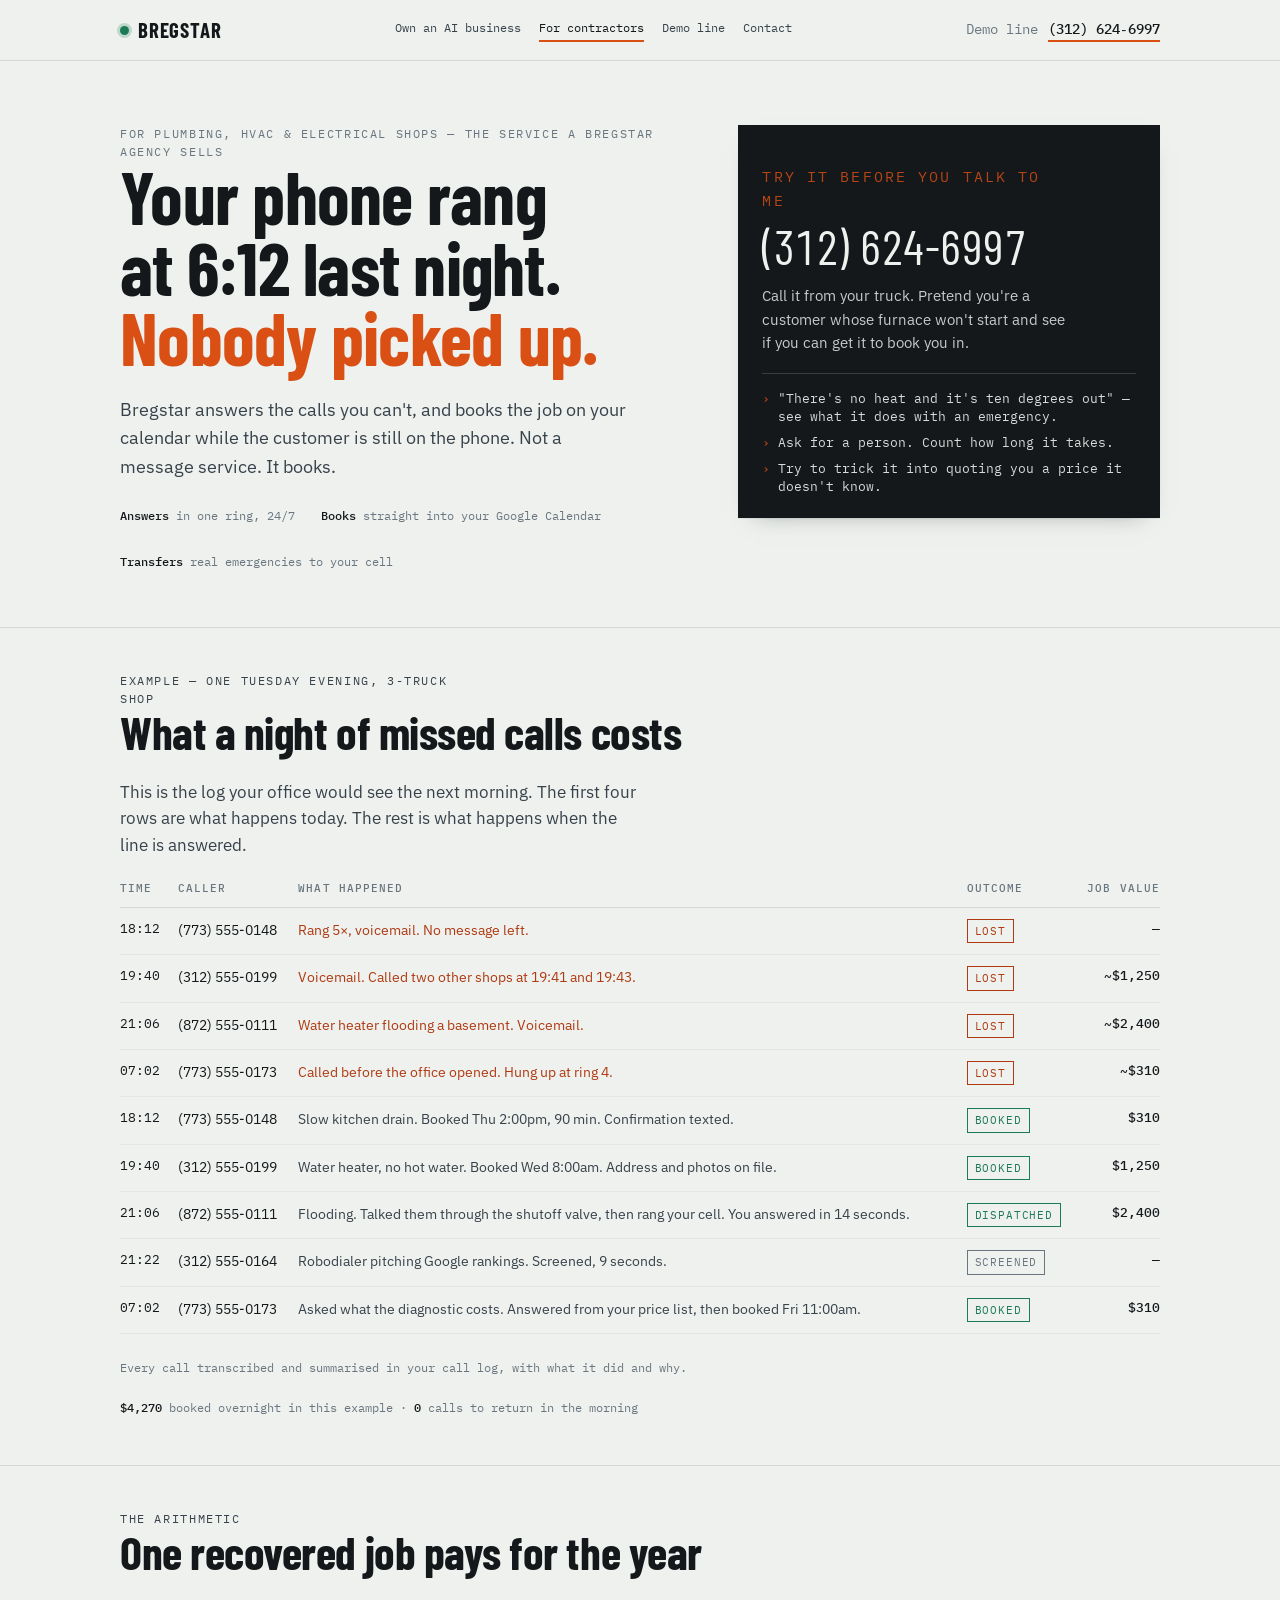
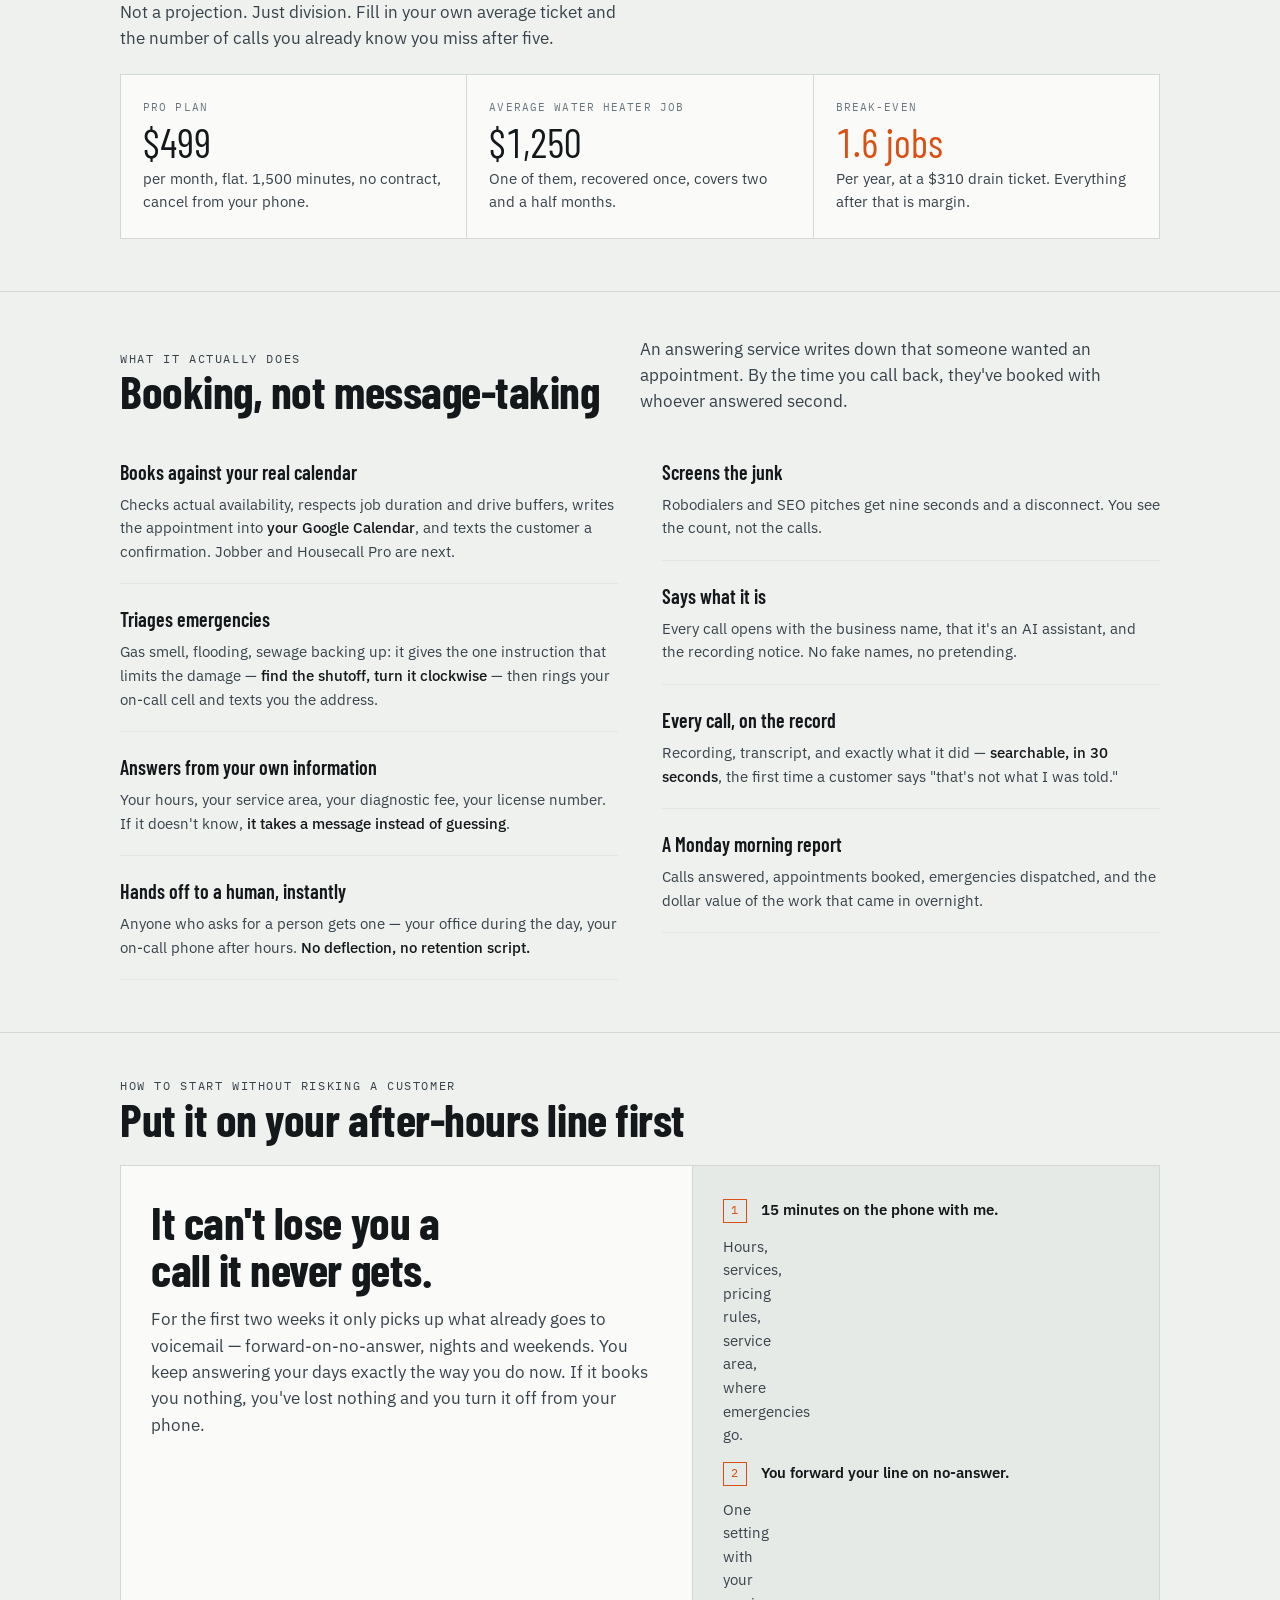
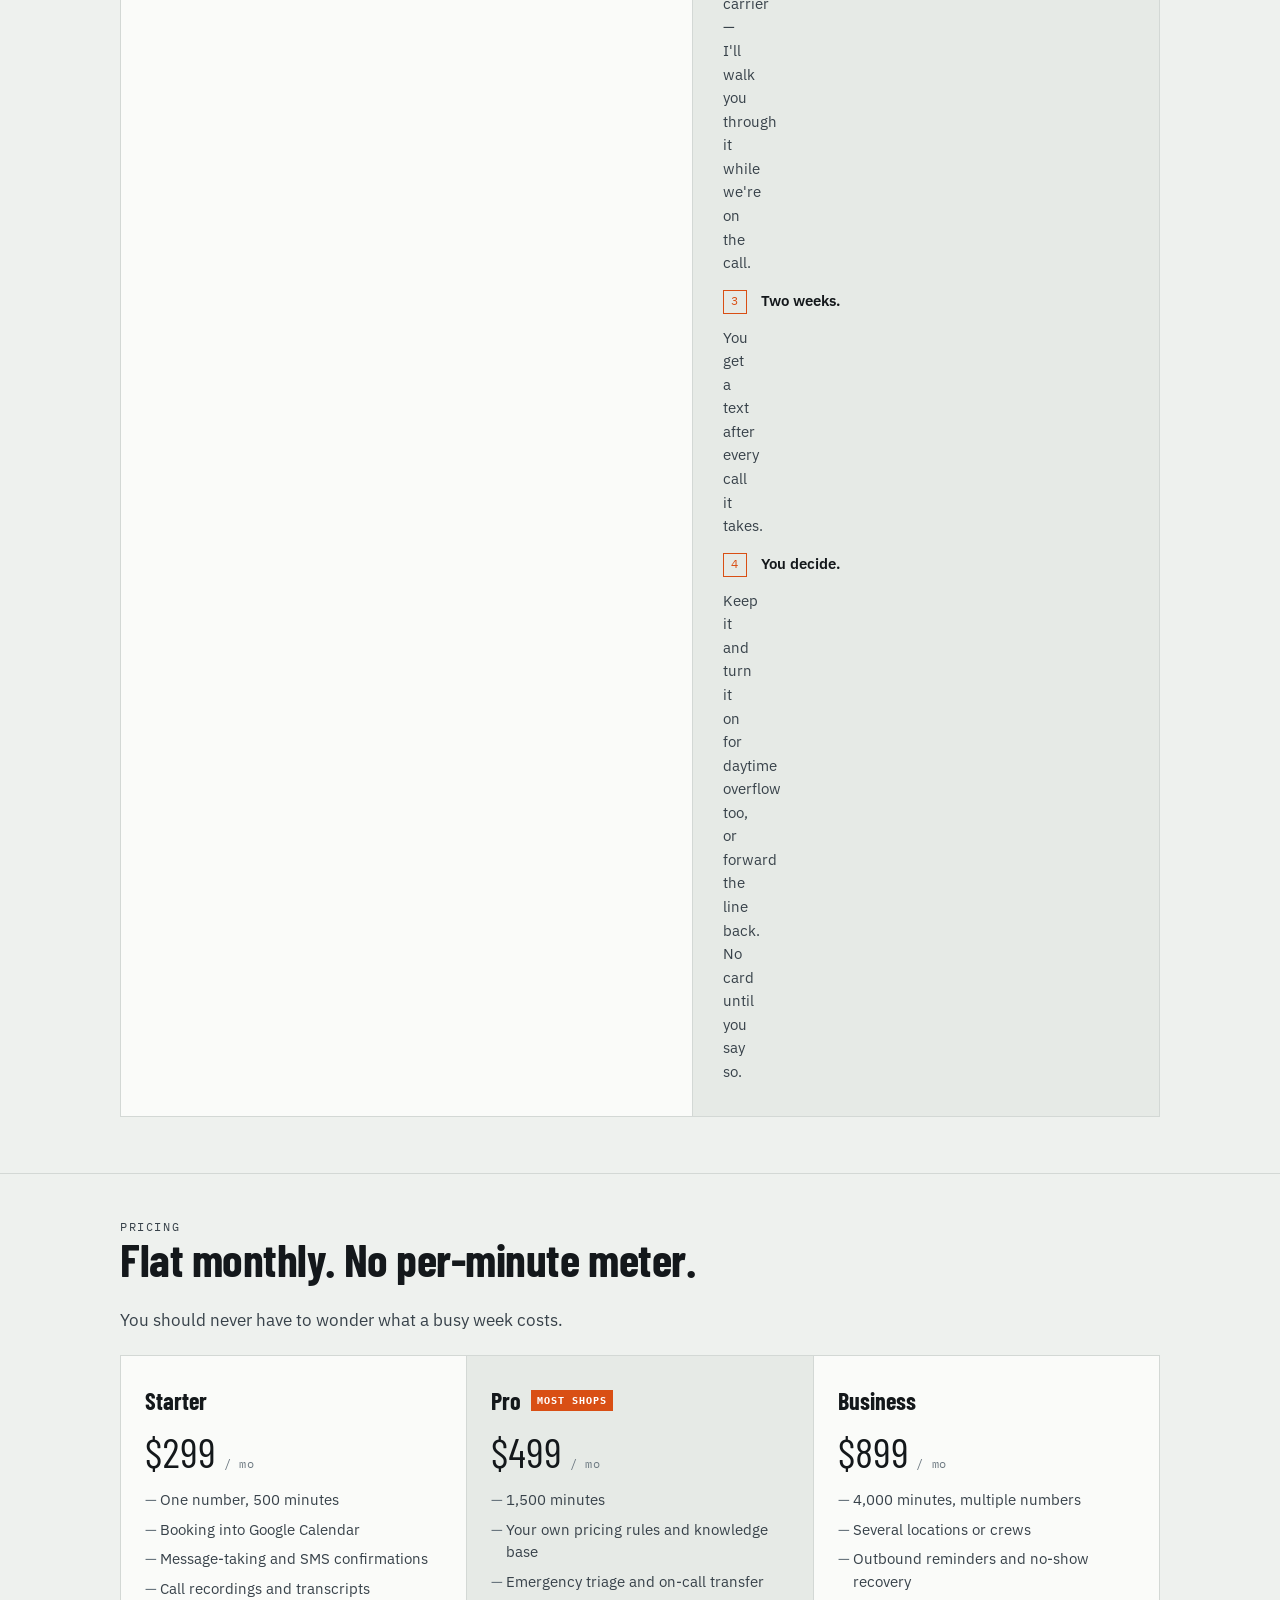
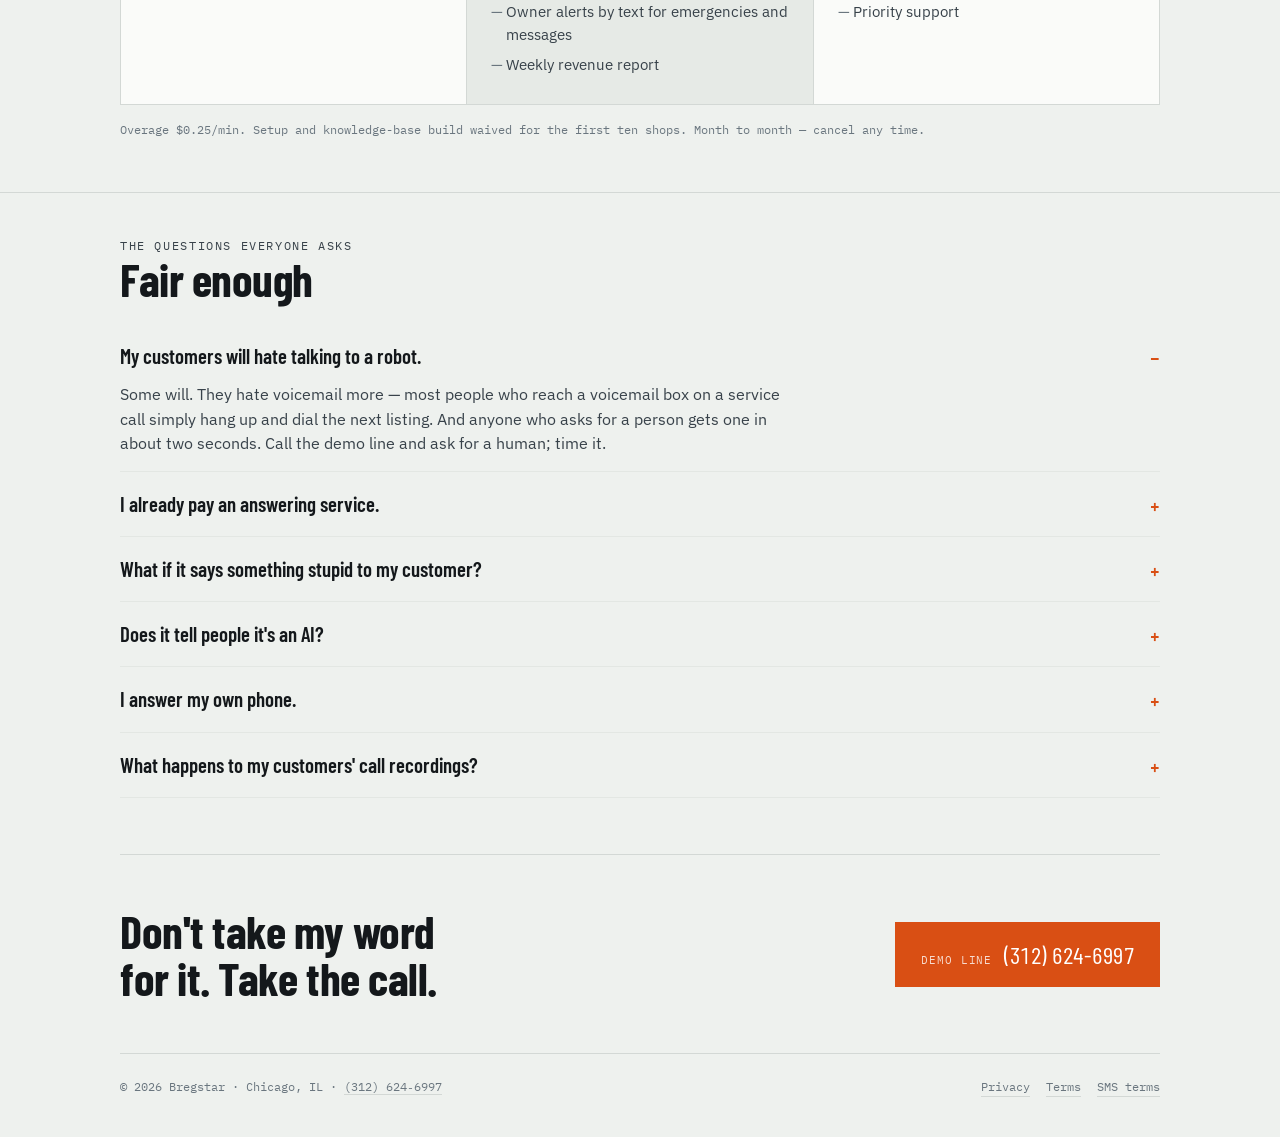
==== commit eda154f5: "Home messaging: own your own AI business Reframes the offer from what Bregstar does (builds an agenc" ====
--- a/contractors.html
+++ b/contractors.html
@@ -19,7 +19,7 @@
   <div class="wrap top-inner">
     <a class="mark" href="/"><span class="dot" aria-hidden="true"></span>Bregstar</a>
     <nav class="top-nav" aria-label="Site">
-      <a href="/">AI agency</a>
+      <a href="/">Own an AI business</a>
       <a href="/contractors.html" aria-current="page">For contractors</a>
       <a href="/demo.html">Demo line</a>
       <a href="/#contact">Contact</a>
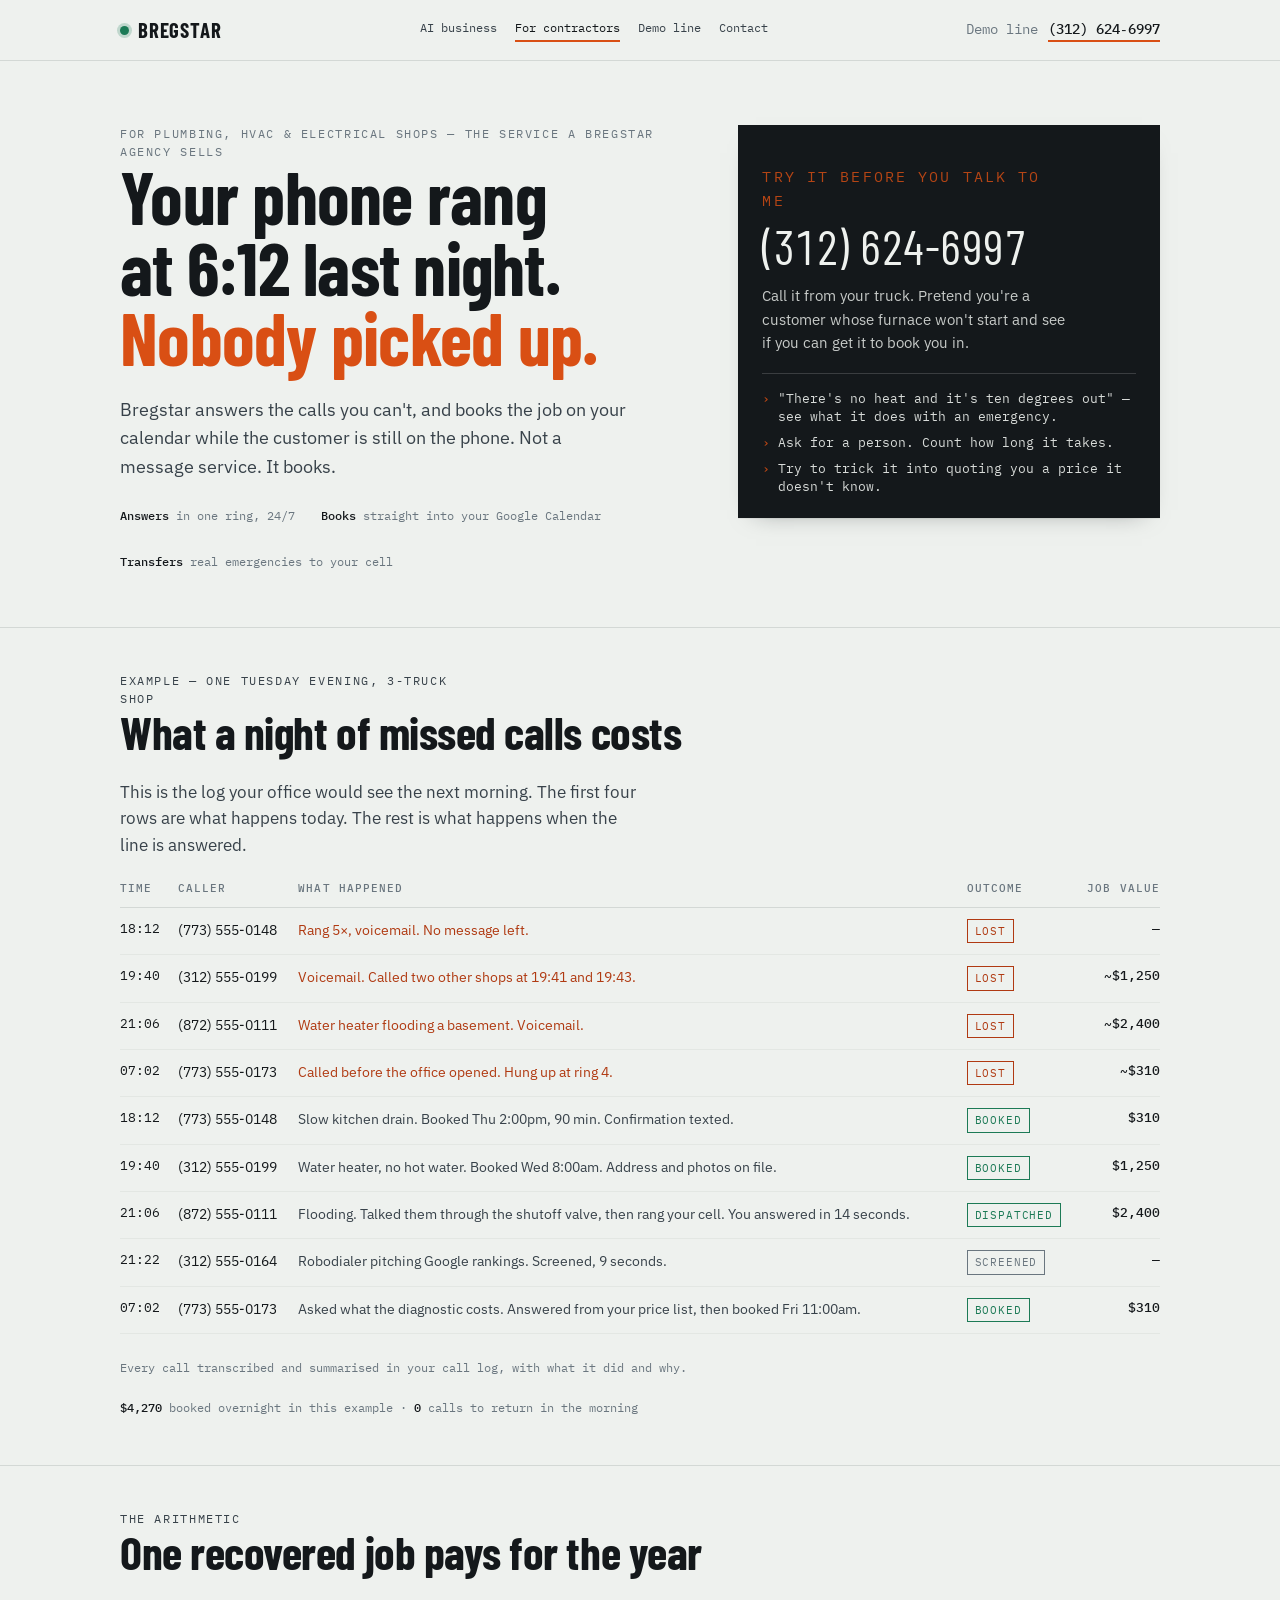
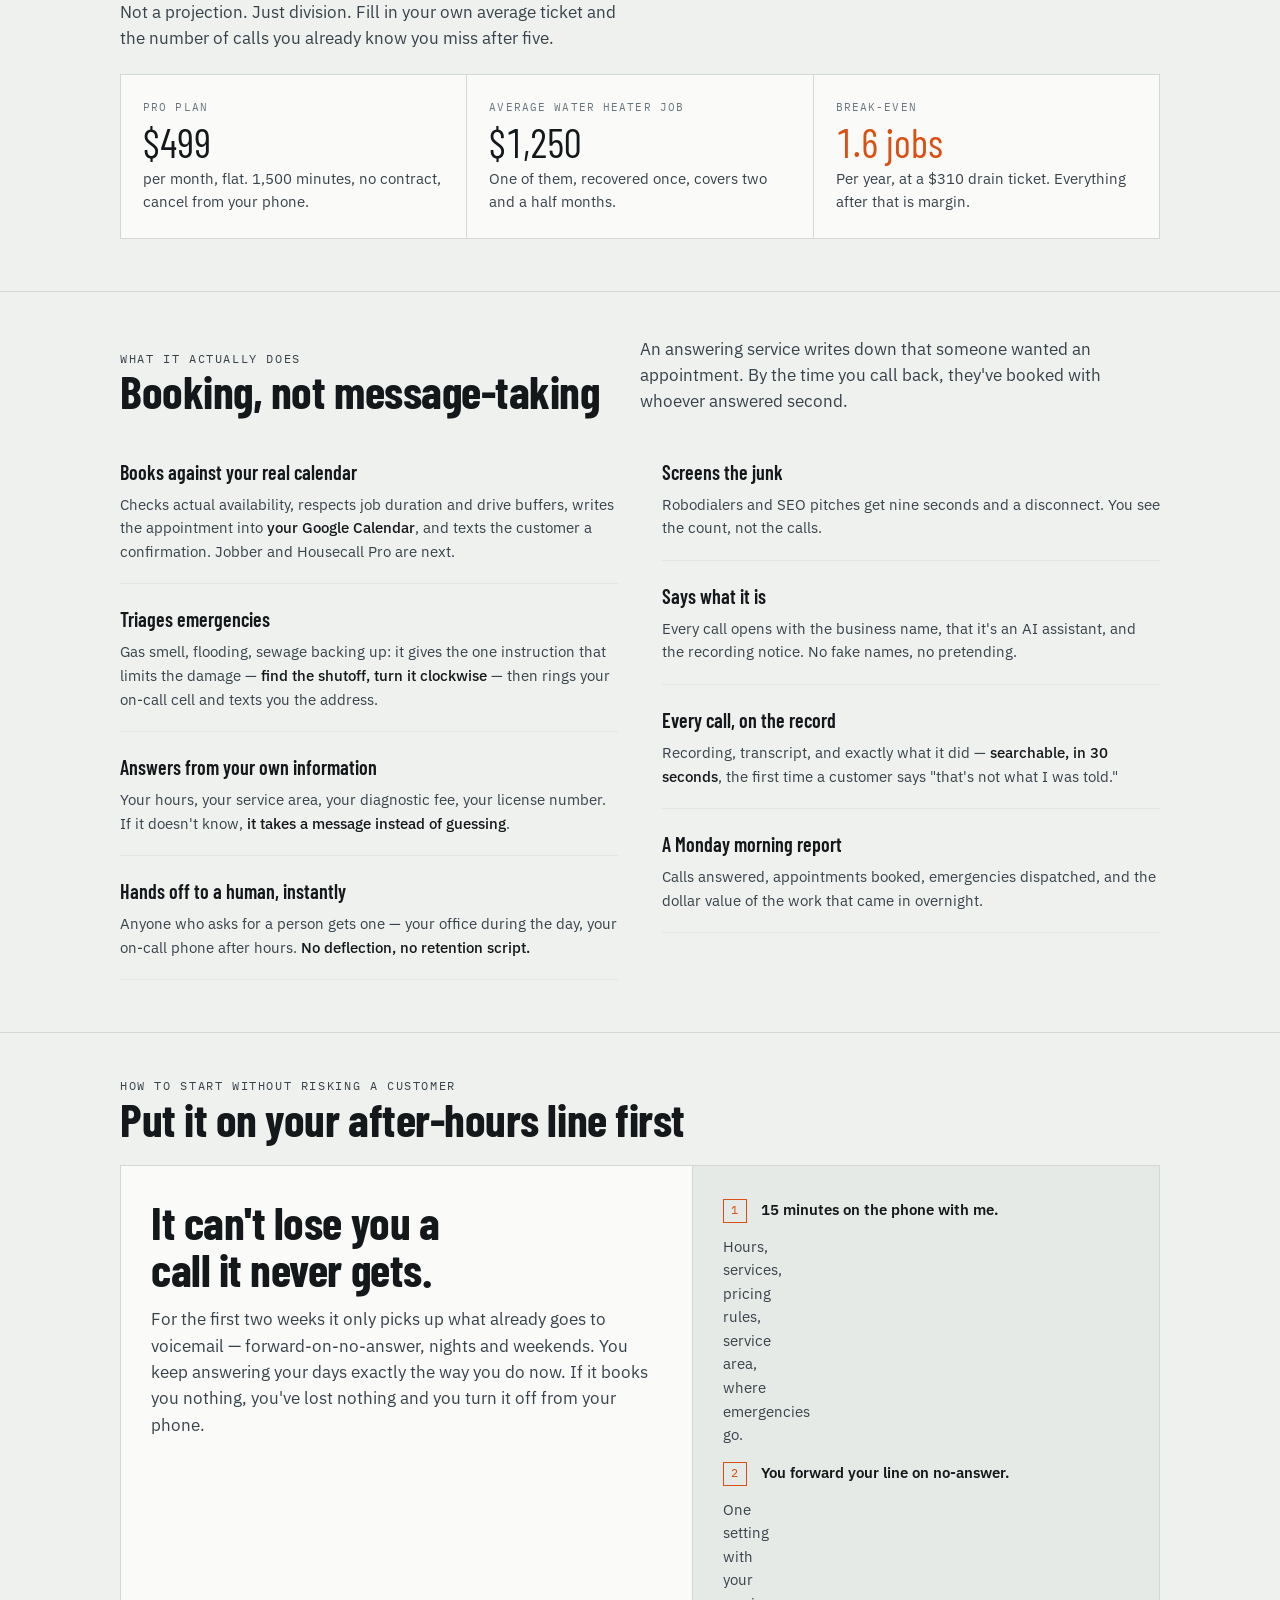
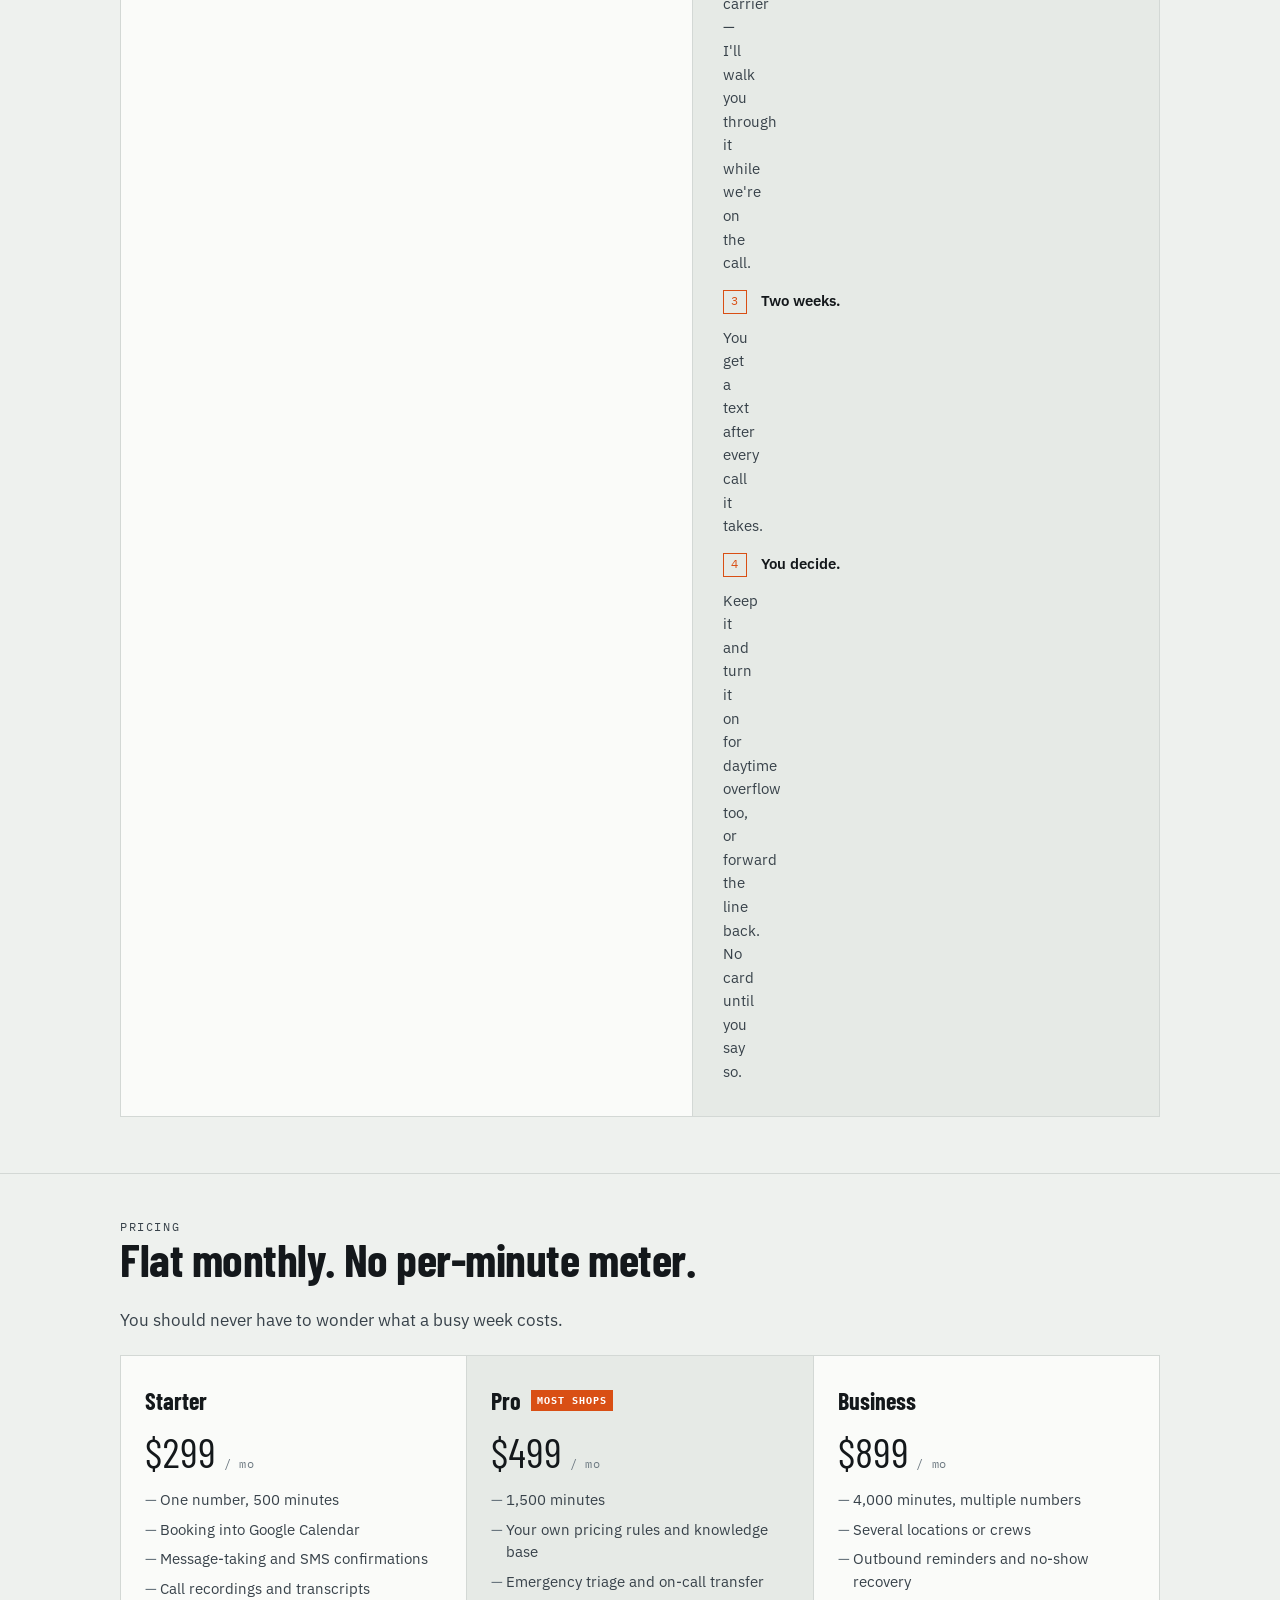
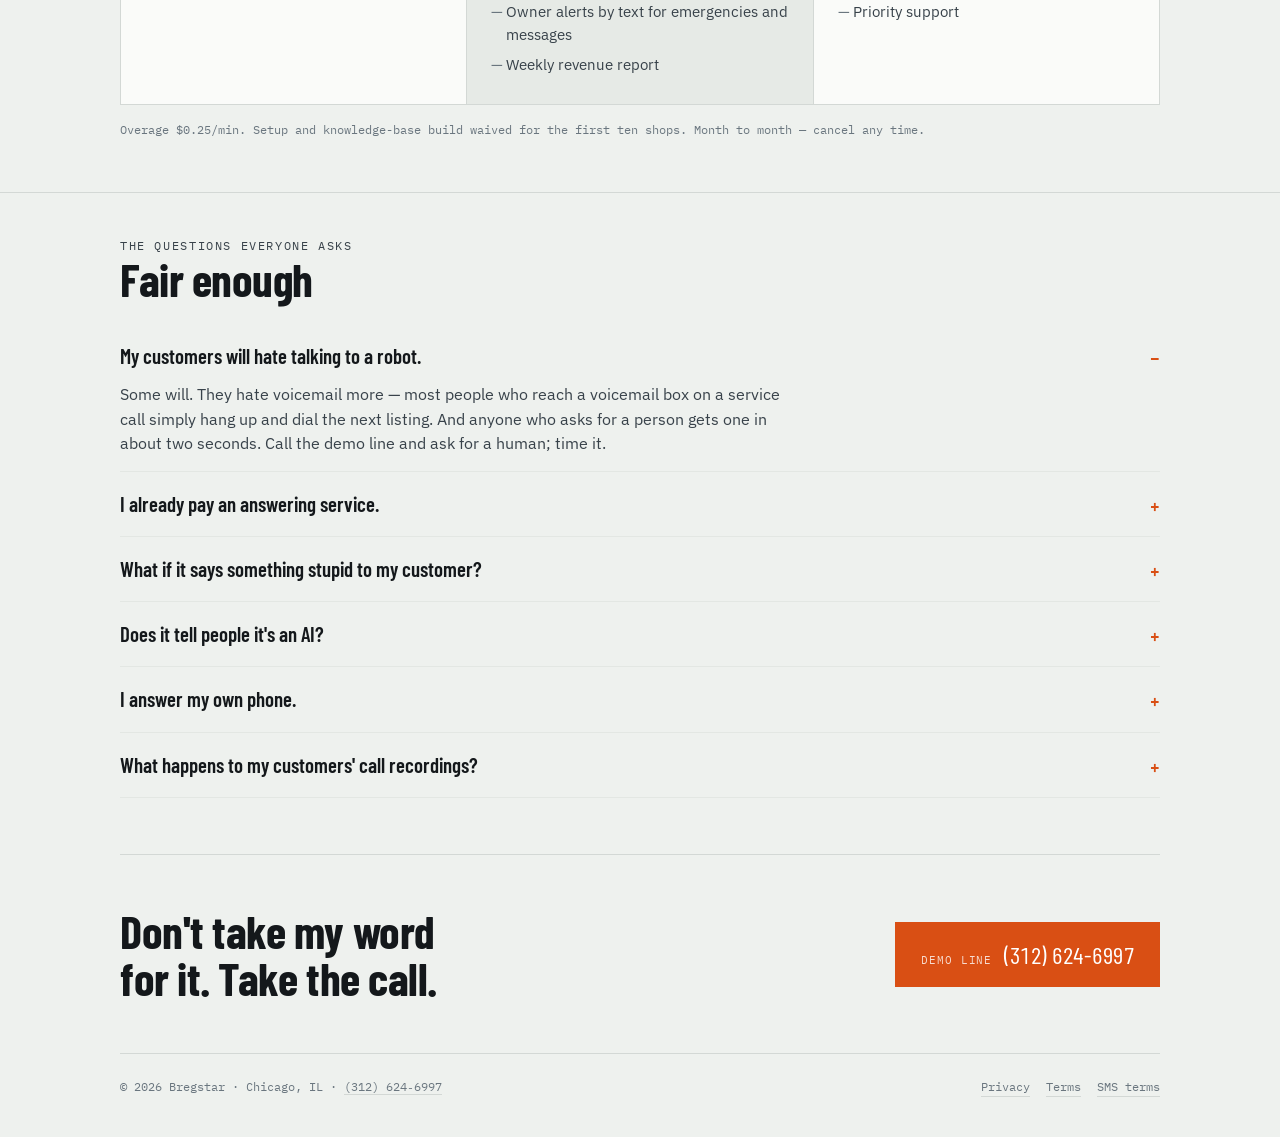
==== commit fc73ea7e: "Nav label fits on phones; drop last name from contact block Co-Authored-By: Claude Fable 5.1 <norepl" ====
--- a/contractors.html
+++ b/contractors.html
@@ -19,7 +19,7 @@
   <div class="wrap top-inner">
     <a class="mark" href="/"><span class="dot" aria-hidden="true"></span>Bregstar</a>
     <nav class="top-nav" aria-label="Site">
-      <a href="/">Own an AI business</a>
+      <a href="/">AI business</a>
       <a href="/contractors.html" aria-current="page">For contractors</a>
       <a href="/demo.html">Demo line</a>
       <a href="/#contact">Contact</a>
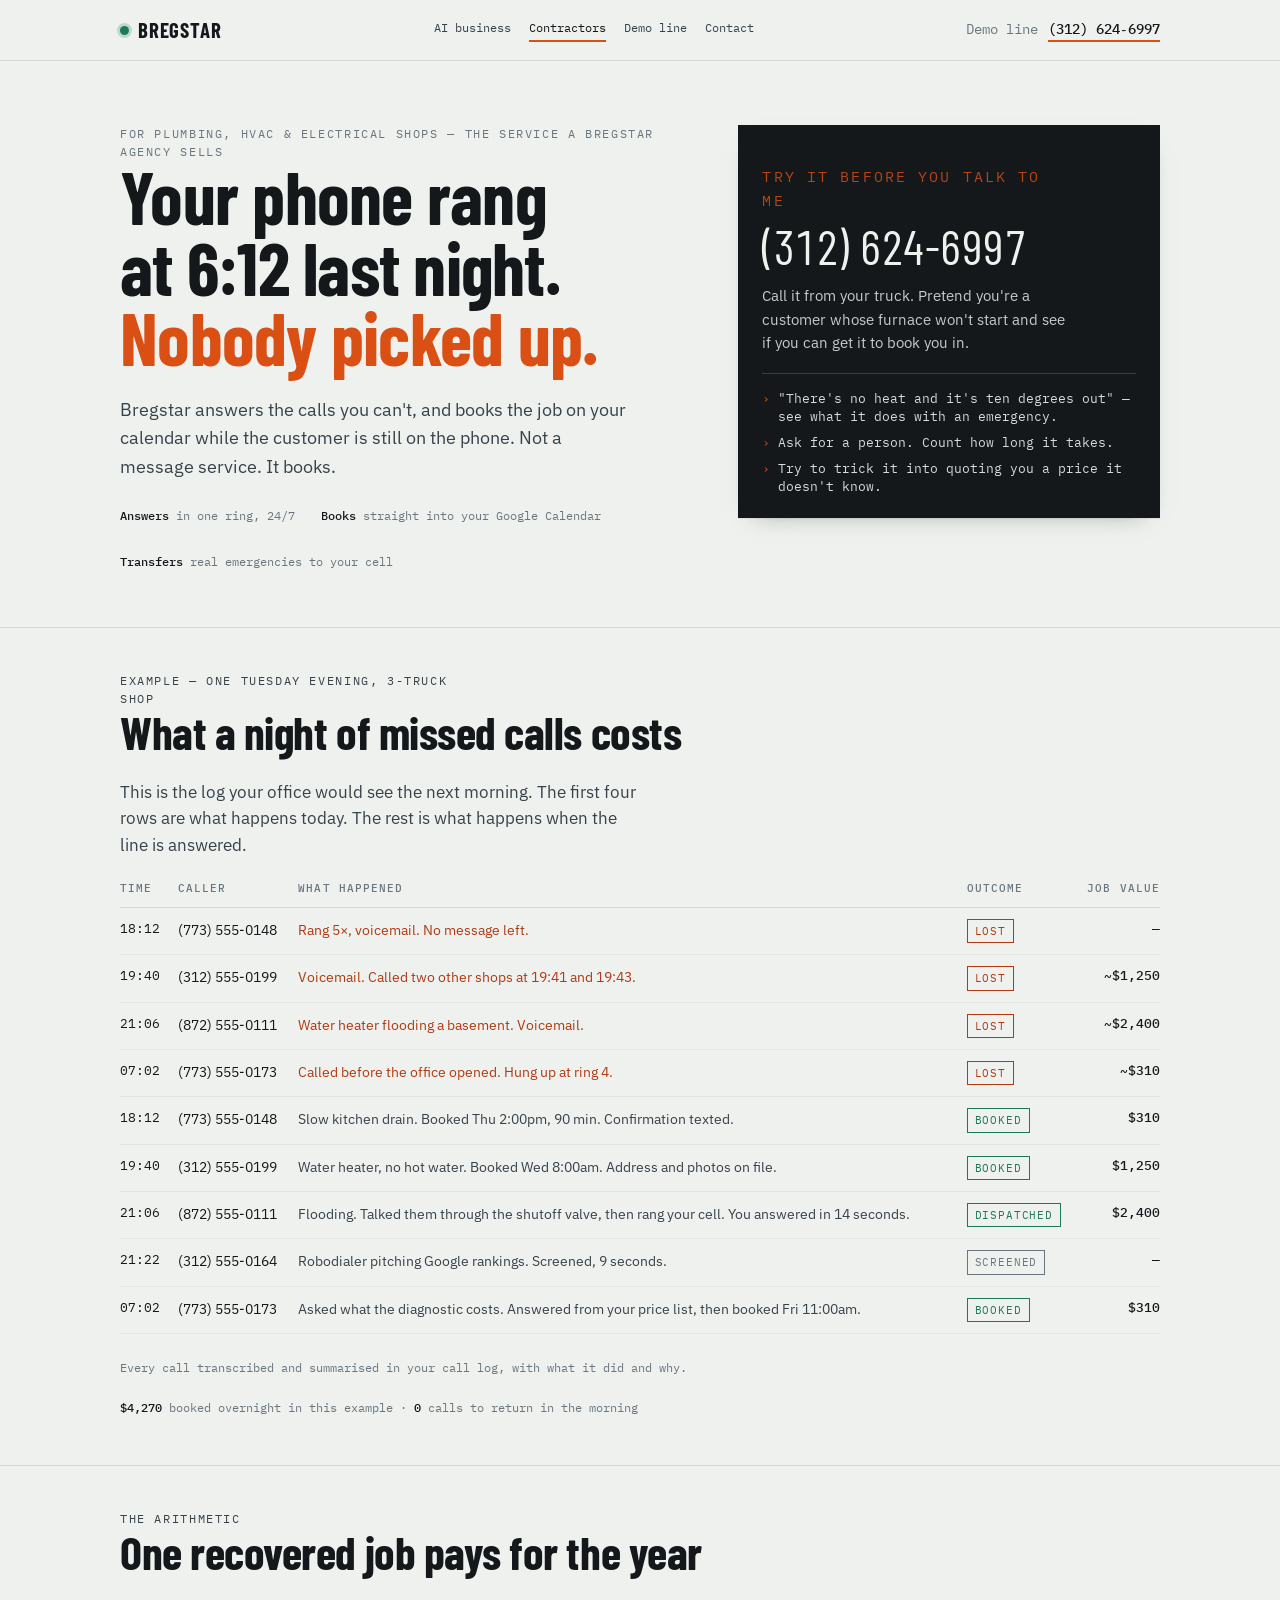
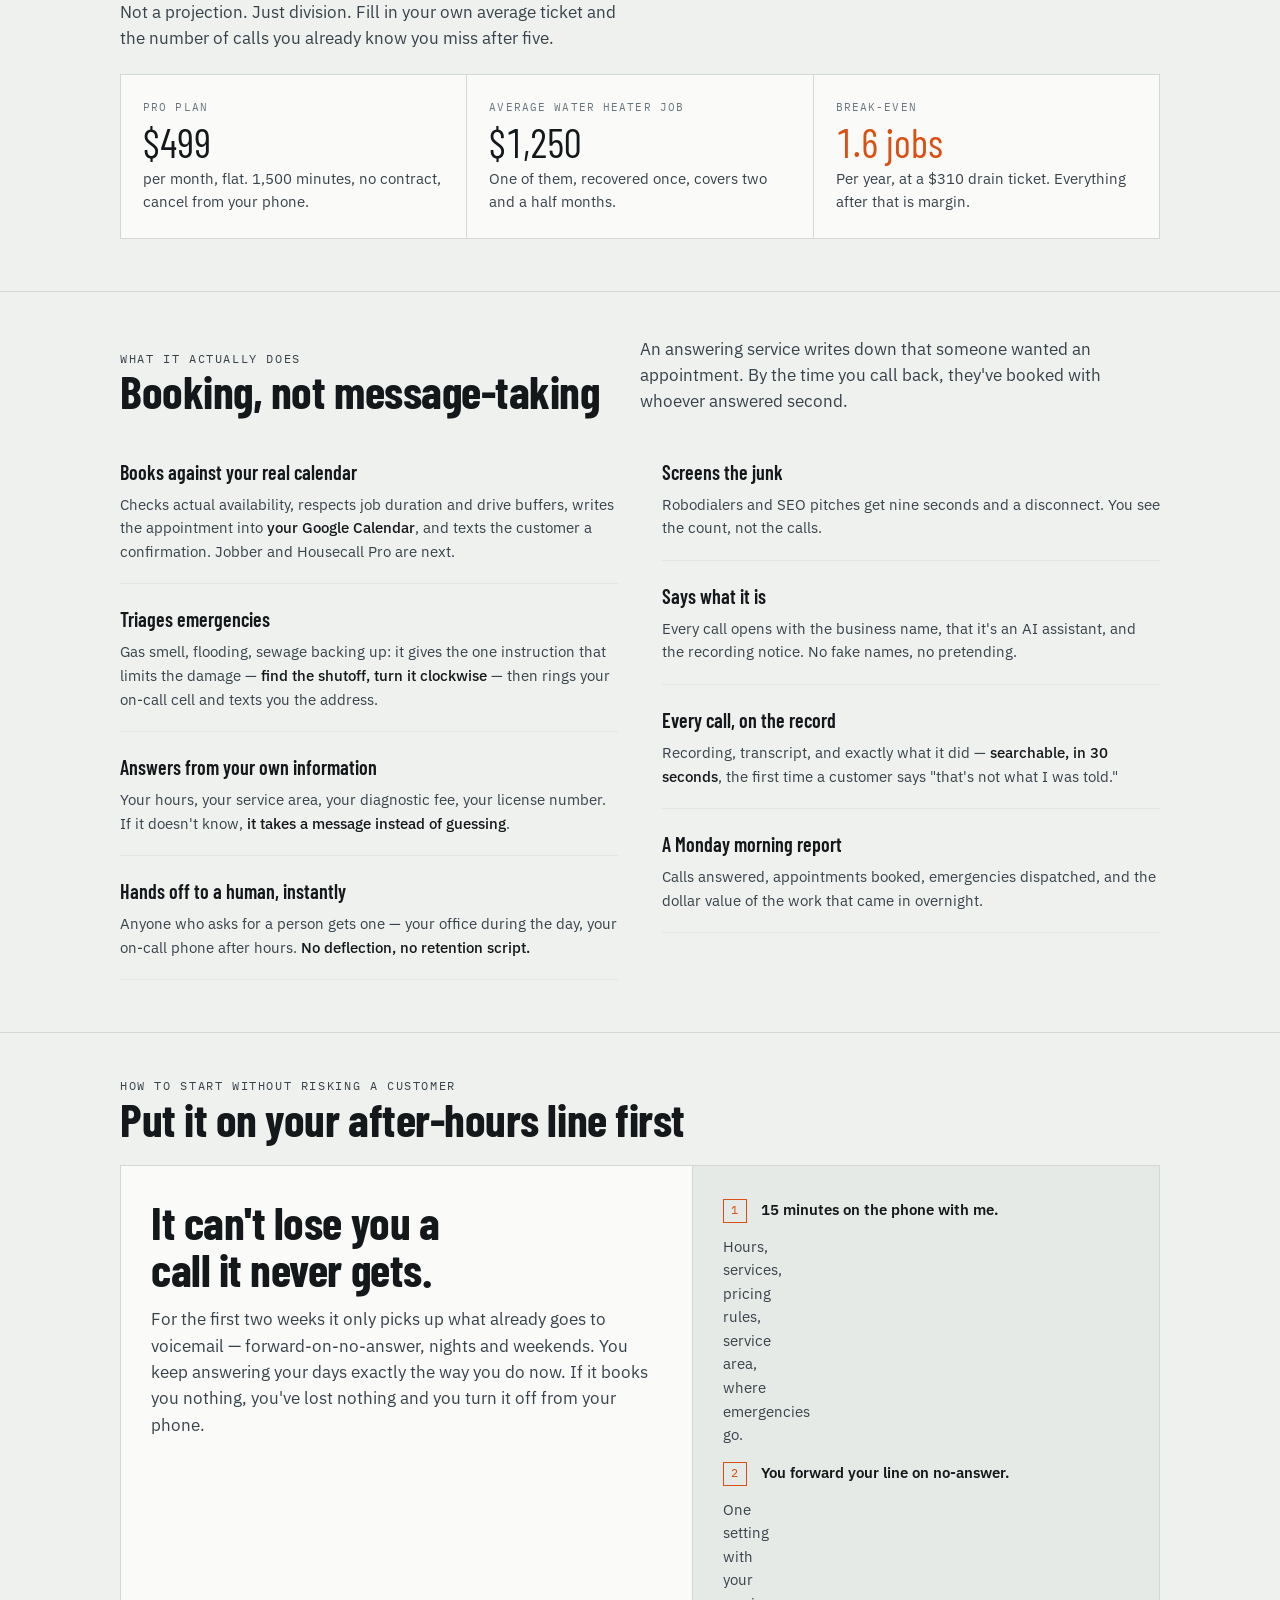
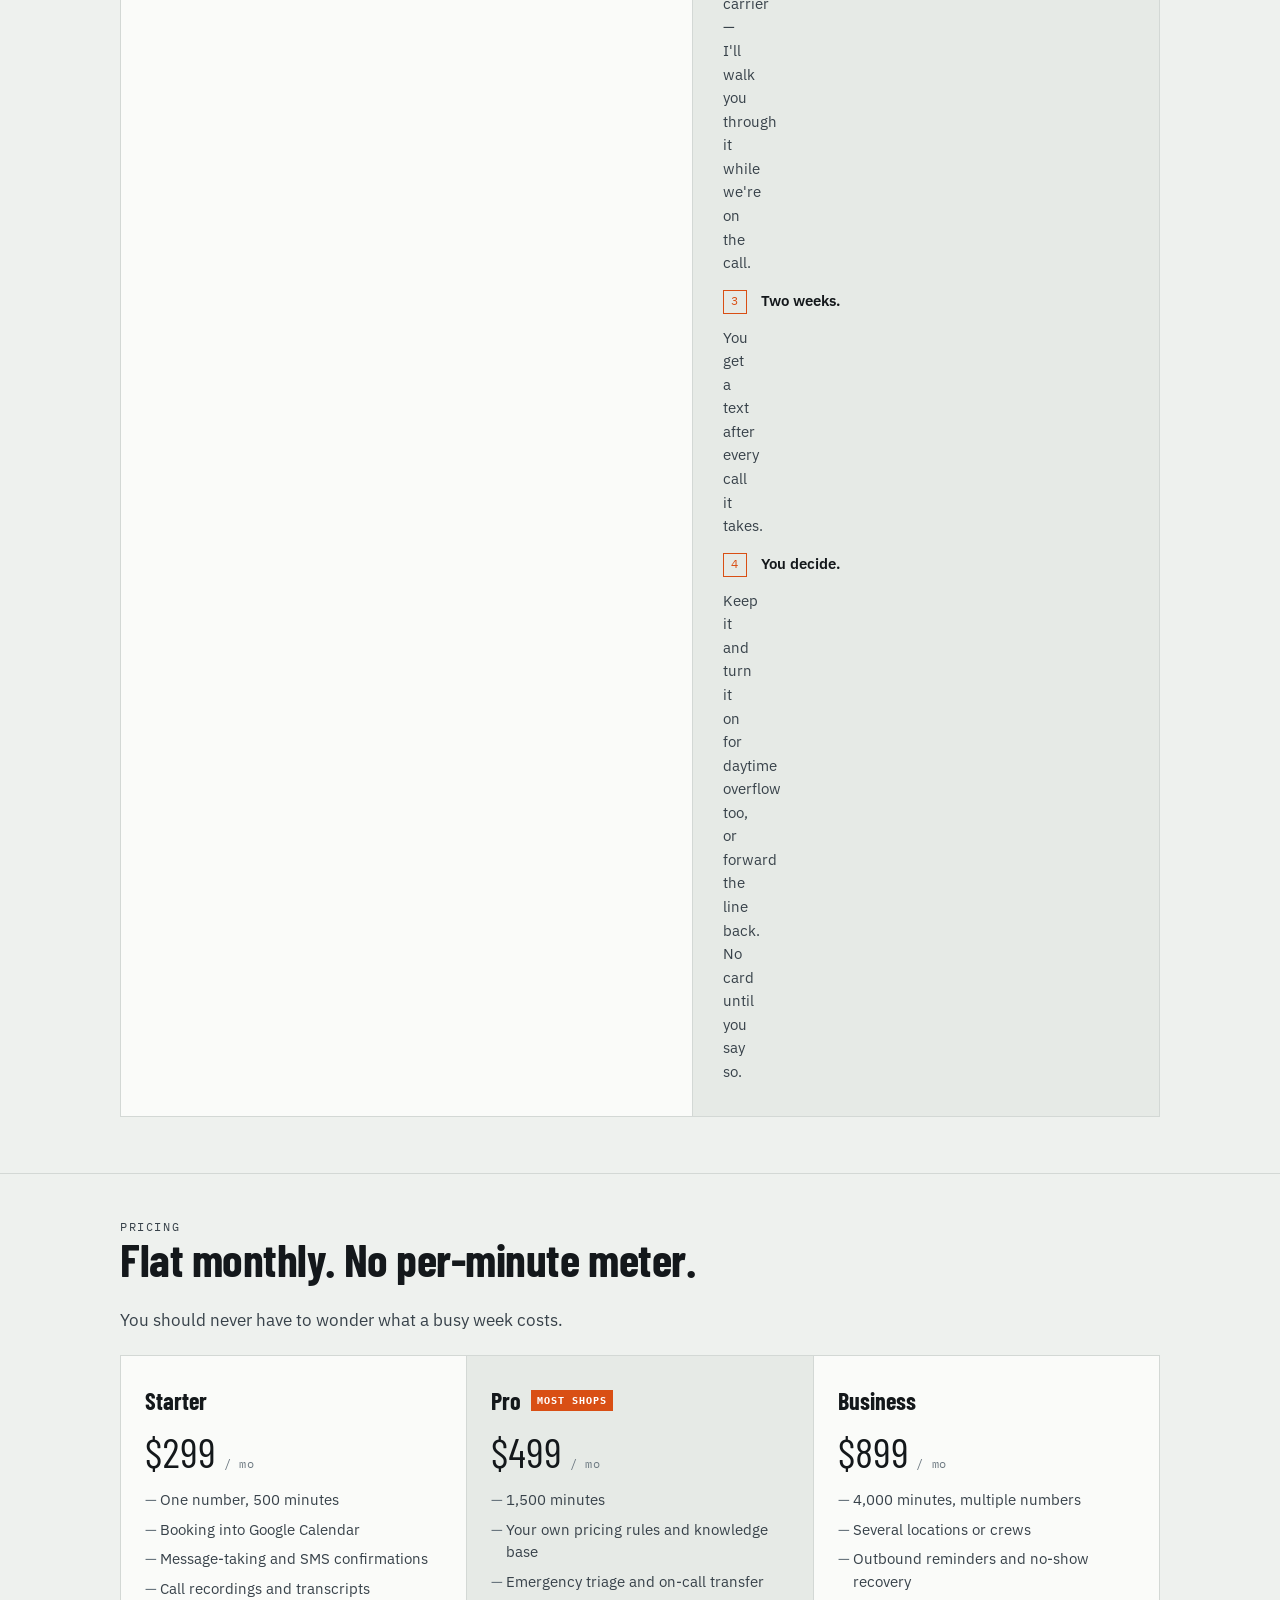
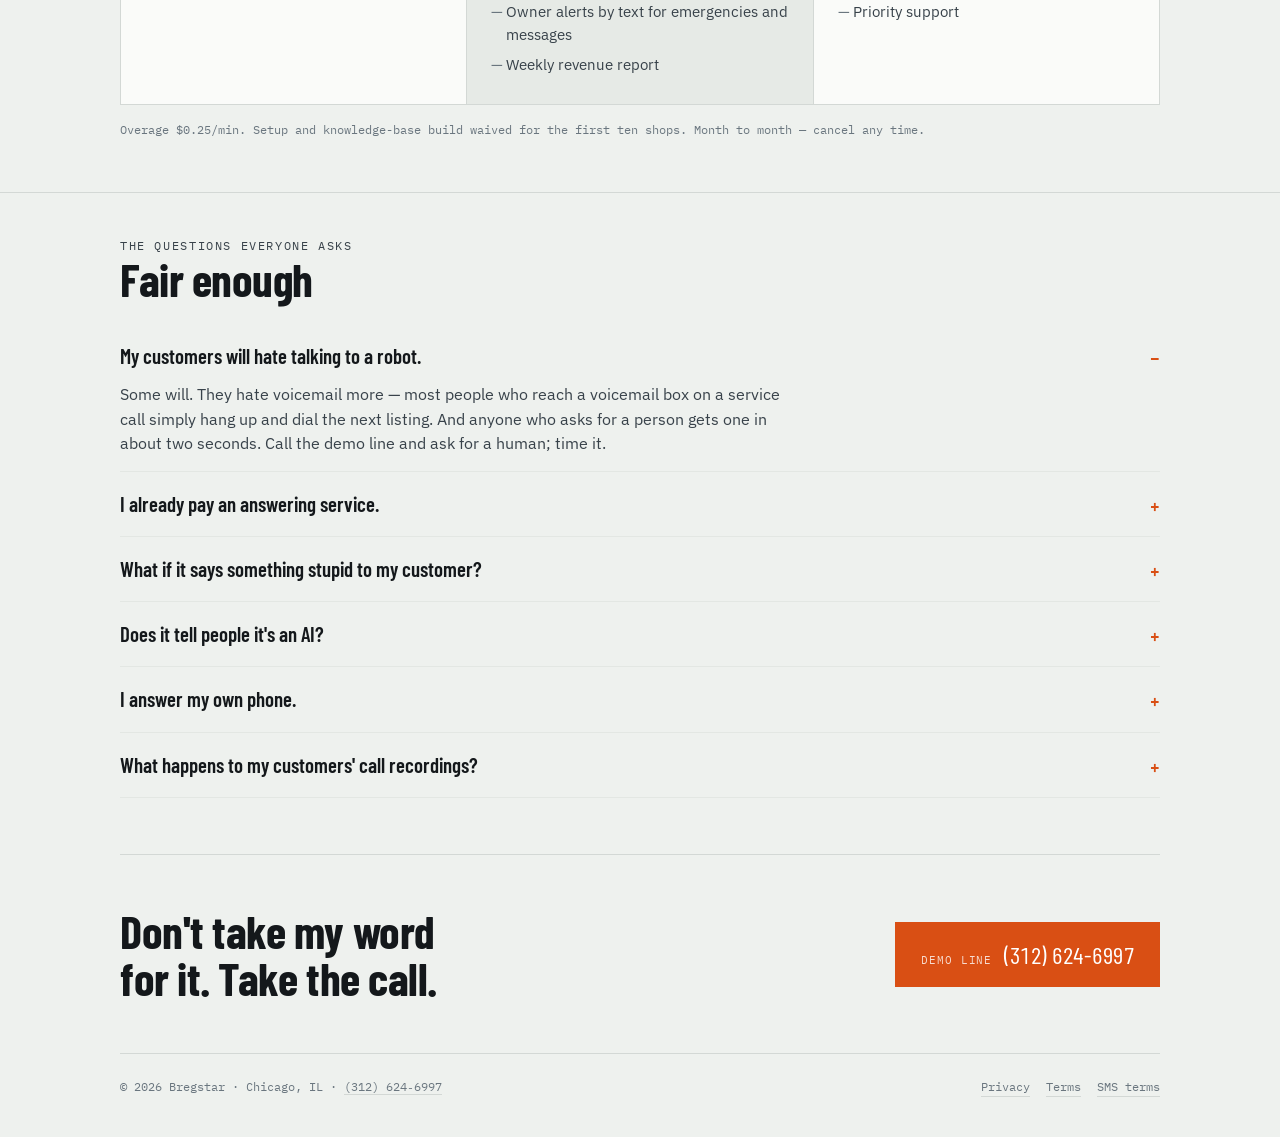
==== commit abdda37f: "Nav: 'Contractors' so all four links fit on a 375px phone Co-Authored-By: Claude Fable 5.1 <noreply@" ====
--- a/contractors.html
+++ b/contractors.html
@@ -20,7 +20,7 @@
     <a class="mark" href="/"><span class="dot" aria-hidden="true"></span>Bregstar</a>
     <nav class="top-nav" aria-label="Site">
       <a href="/">AI business</a>
-      <a href="/contractors.html" aria-current="page">For contractors</a>
+      <a href="/contractors.html" aria-current="page">Contractors</a>
       <a href="/demo.html">Demo line</a>
       <a href="/#contact">Contact</a>
     </nav>
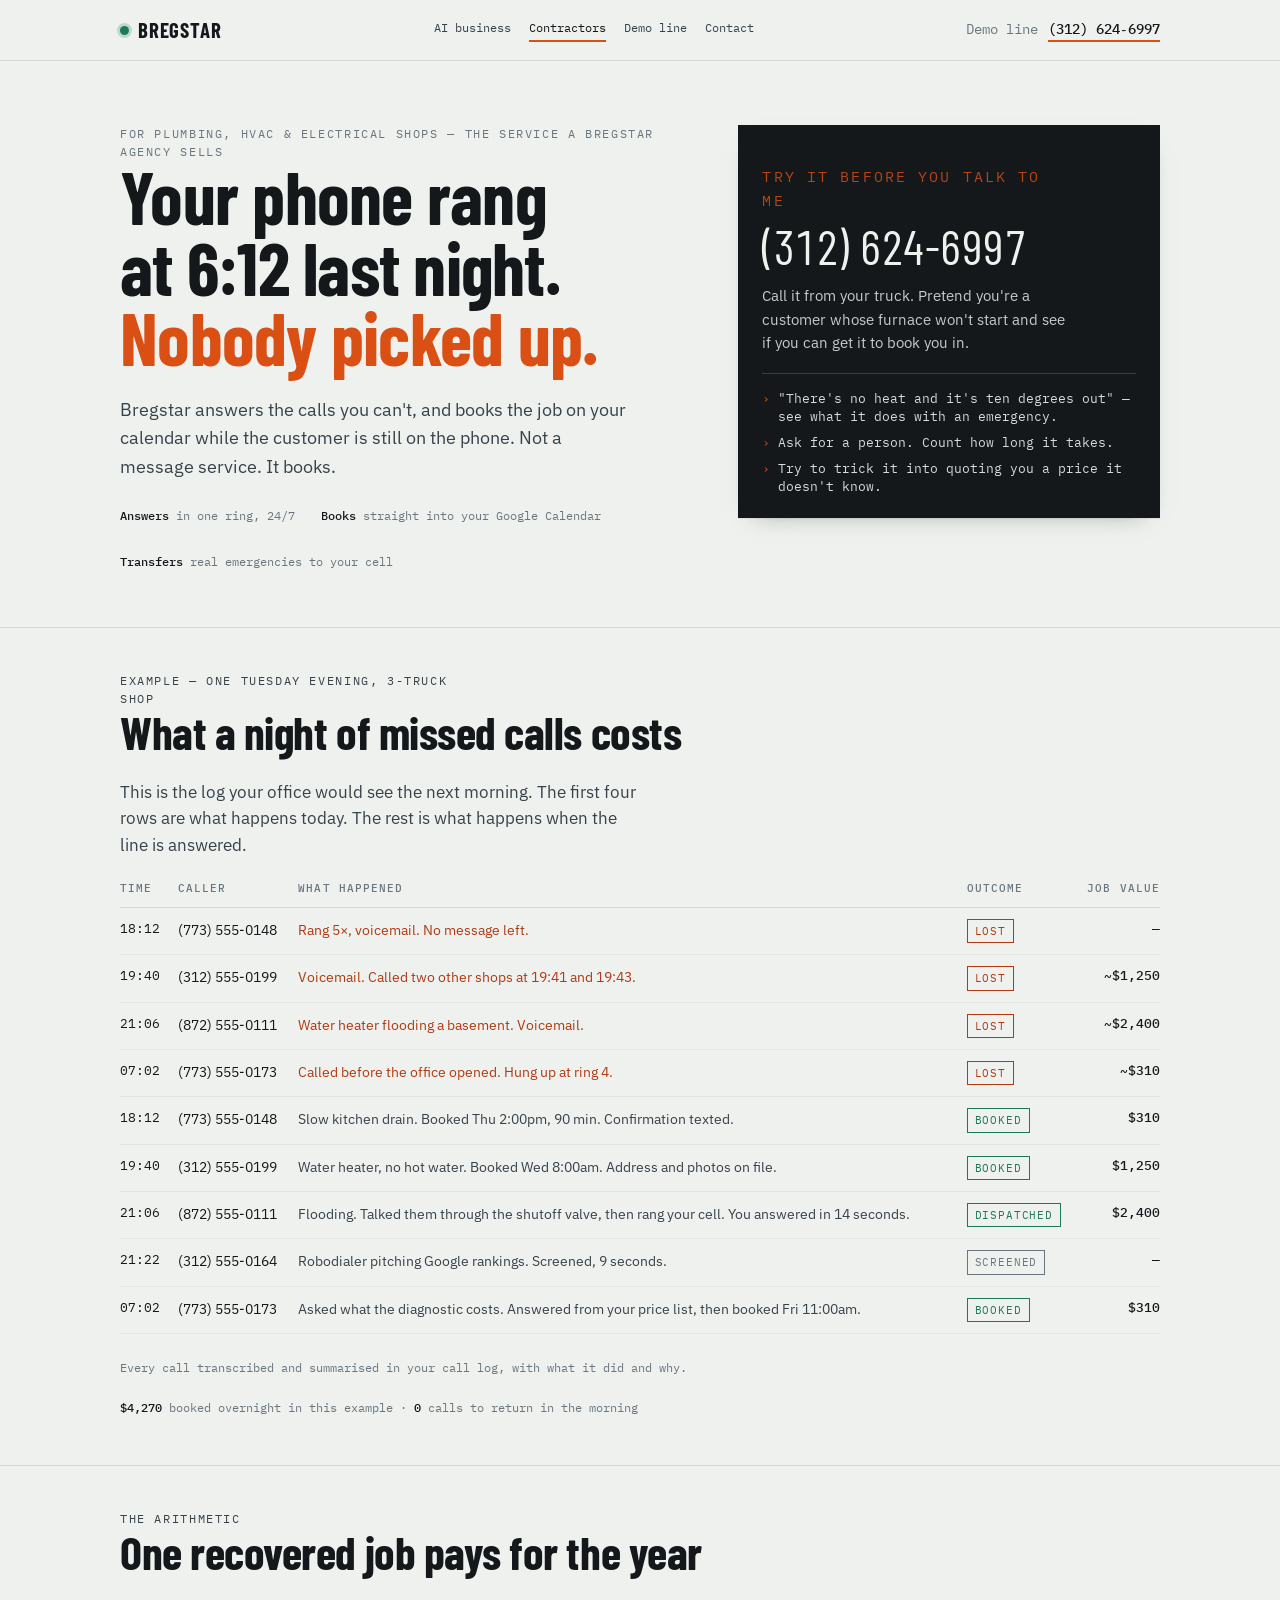
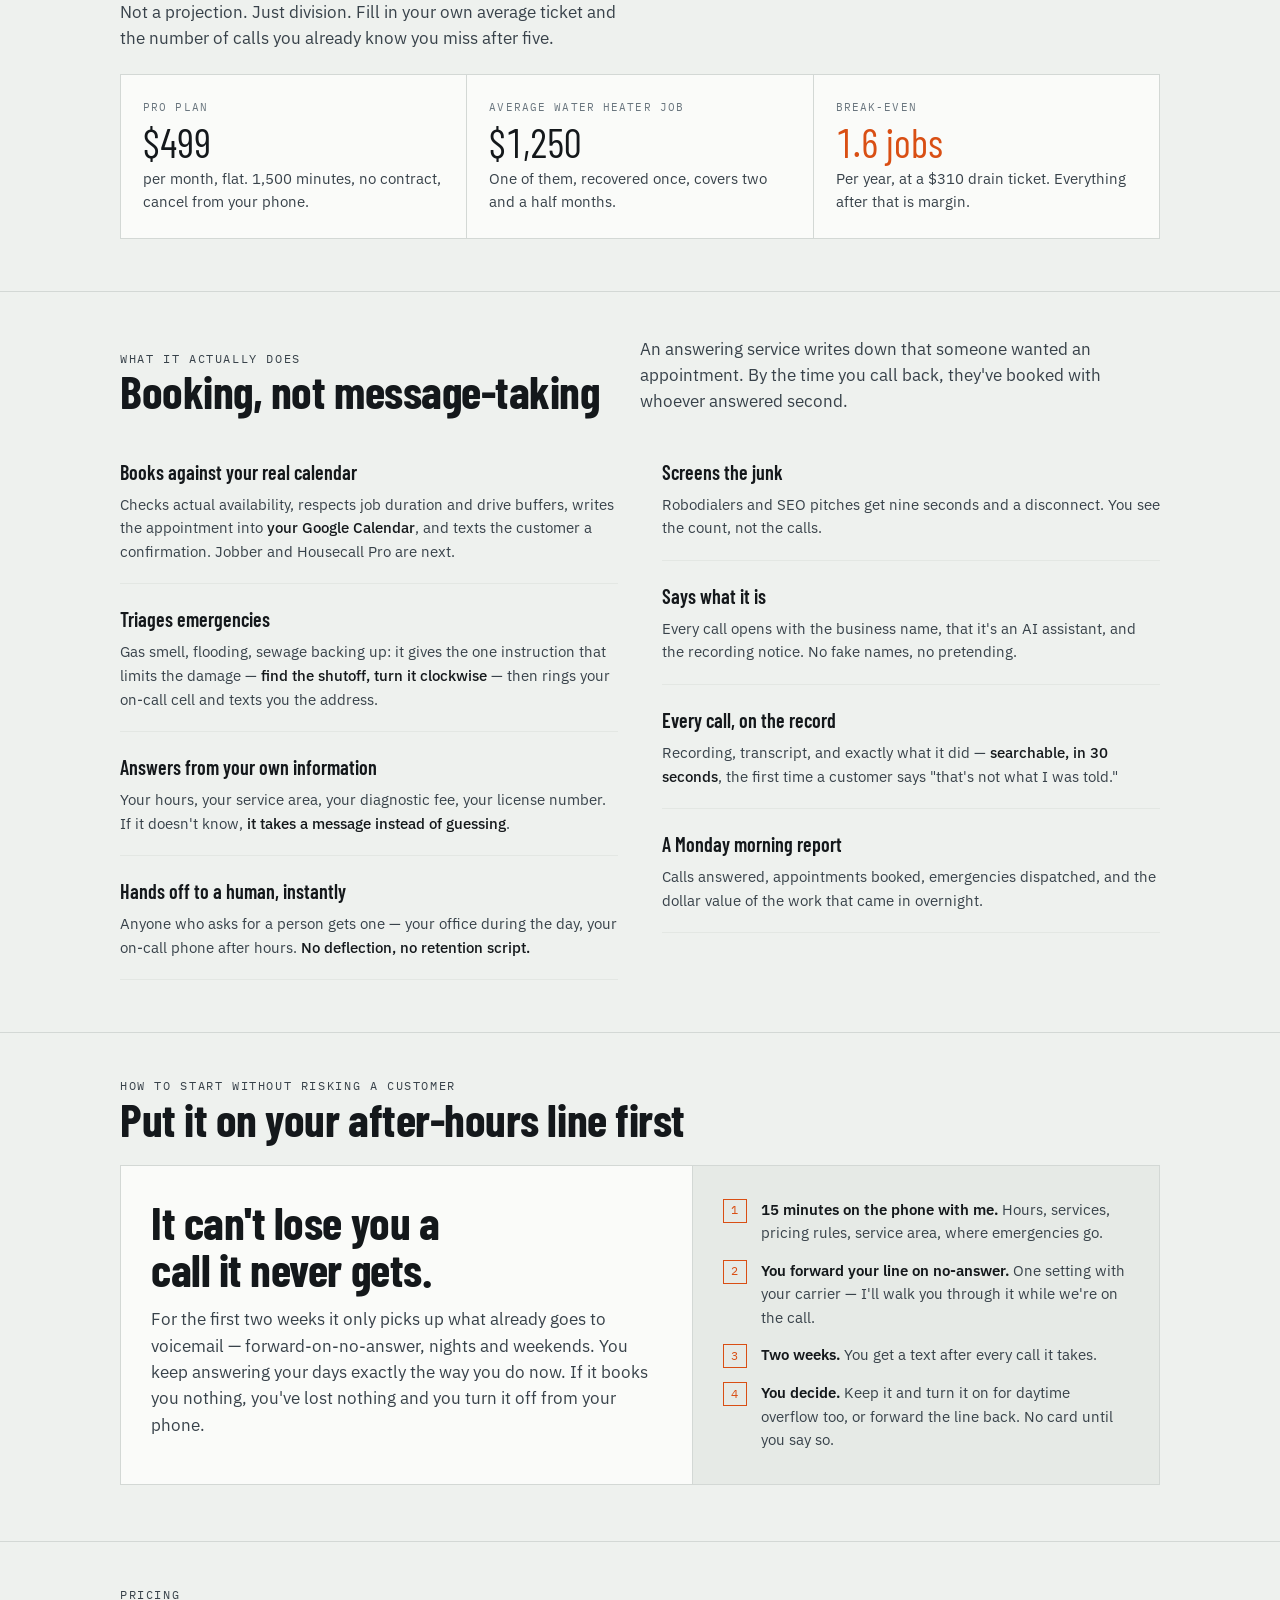
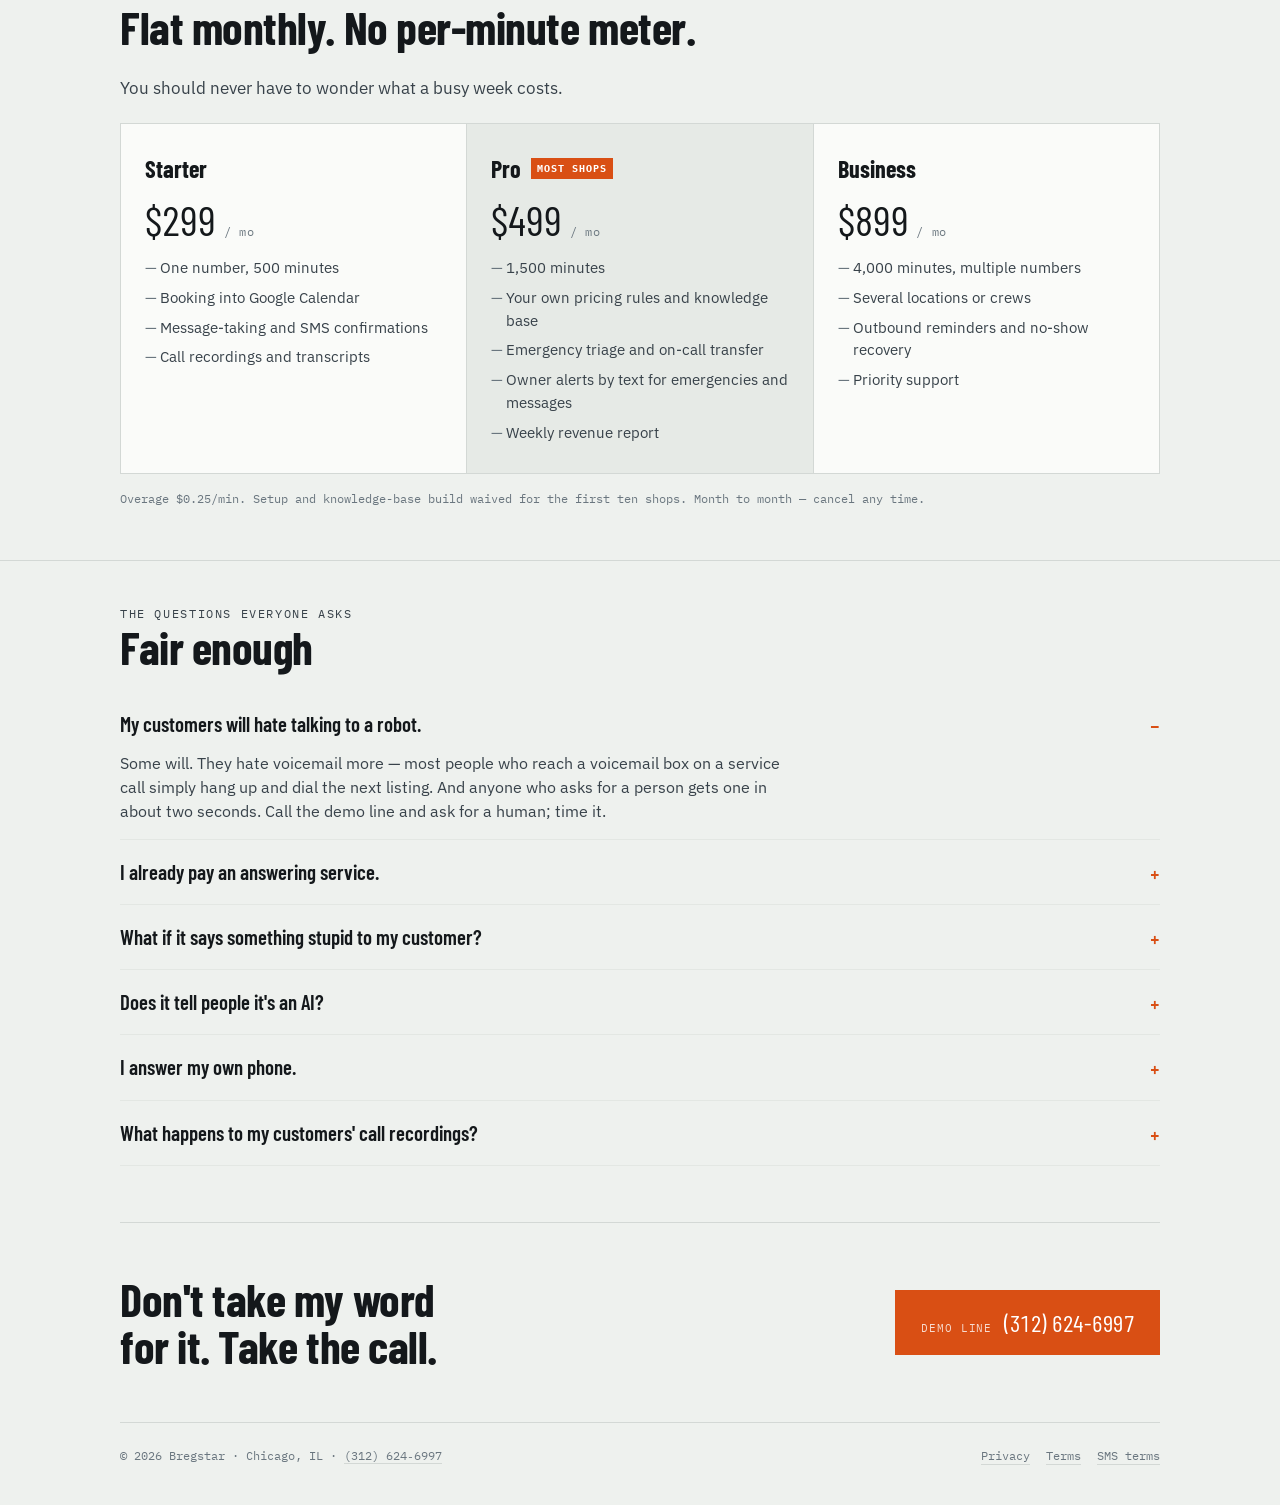
==== commit f903c8e5: "Version the stylesheet URL so browsers fetch fresh CSS after each deploy Co-Authored-By: Claude Fabl" ====
--- a/contractors.html
+++ b/contractors.html
@@ -11,7 +11,7 @@
 <link rel="preconnect" href="https://fonts.googleapis.com">
 <link rel="preconnect" href="https://fonts.gstatic.com" crossorigin>
 <link rel="stylesheet" href="https://fonts.googleapis.com/css2?family=Barlow+Condensed:wght@500;600;700&family=IBM+Plex+Mono:wght@400;500&family=IBM+Plex+Sans:wght@400;500;600&display=swap">
-<link rel="stylesheet" href="/style.css">
+<link rel="stylesheet" href="/style.css?v=eec450c">
 </head>
 <body>
 
--- a/style.css
+++ b/style.css
@@ -342,21 +342,20 @@
   .steps { margin: 0; padding-left: 0; list-style: none; counter-reset: s; display: grid; gap: 14px; }
   .steps li {
     counter-increment: s;
-    display: grid;
-    grid-template-columns: 26px 1fr;
-    gap: 12px;
+    position: relative;
+    padding-left: 38px;
     font-size: .95rem;
     color: var(--ink-2);
   }
   .steps li::before {
     content: counter(s);
+    position: absolute; left: 0; top: 1px;
     font-family: var(--mono);
     font-size: .75rem;
     color: var(--hazard);
     border: 1px solid var(--hazard);
     width: 22px; height: 22px;
     display: grid; place-items: center;
-    margin-top: 1px;
   }
   .steps li b { color: var(--ink); font-weight: 600; }
 
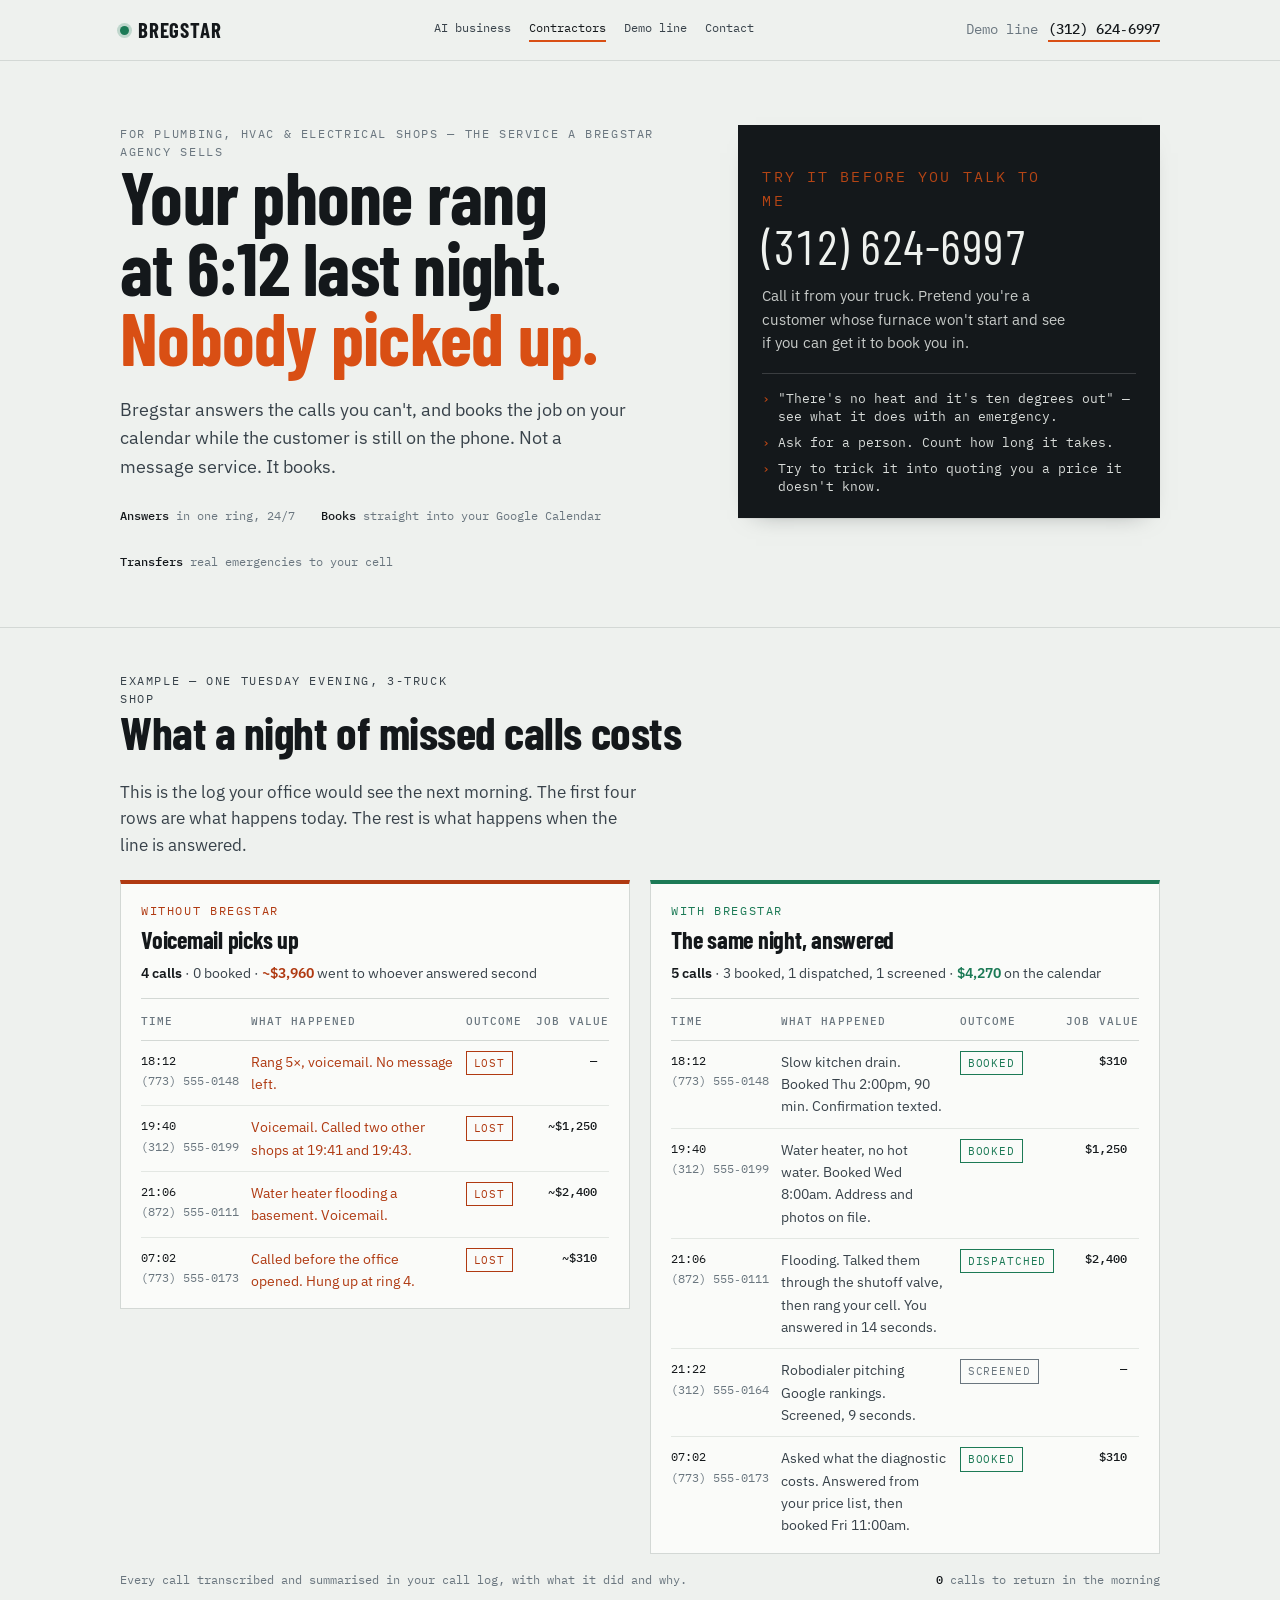
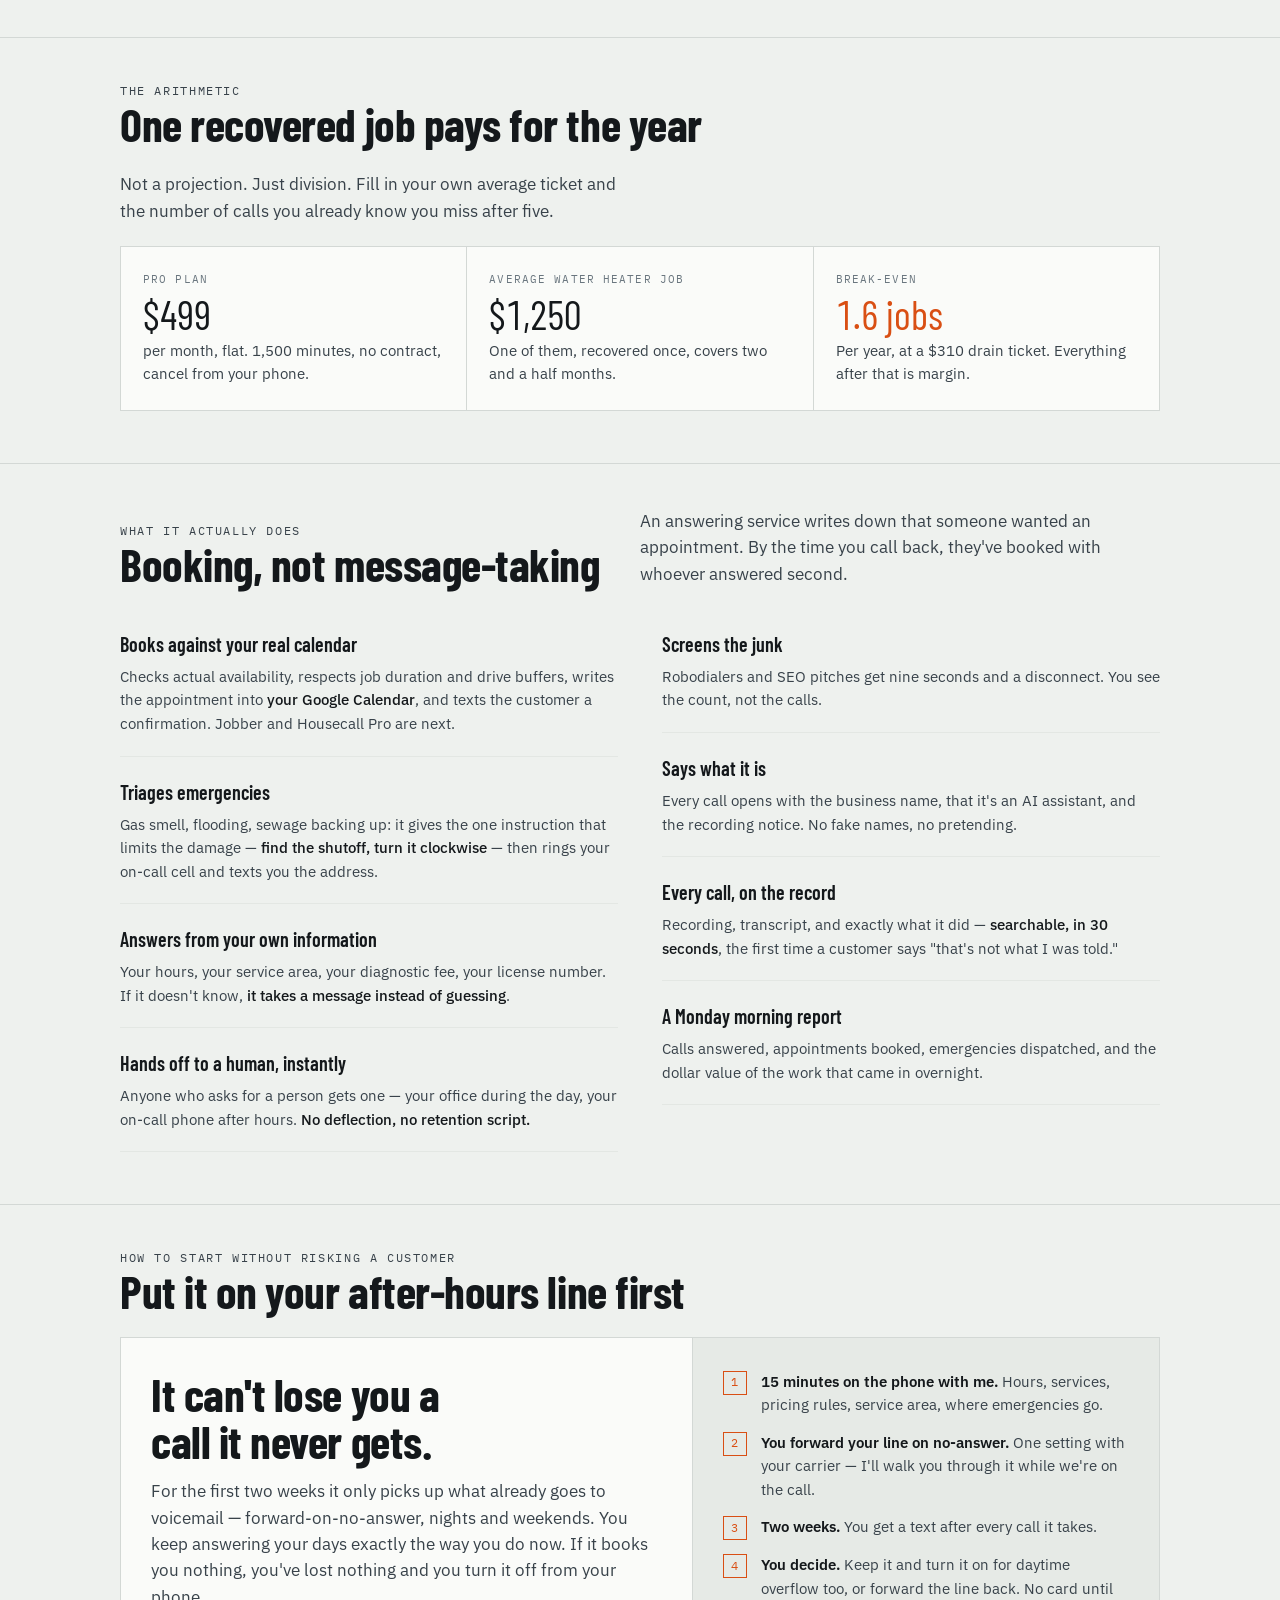
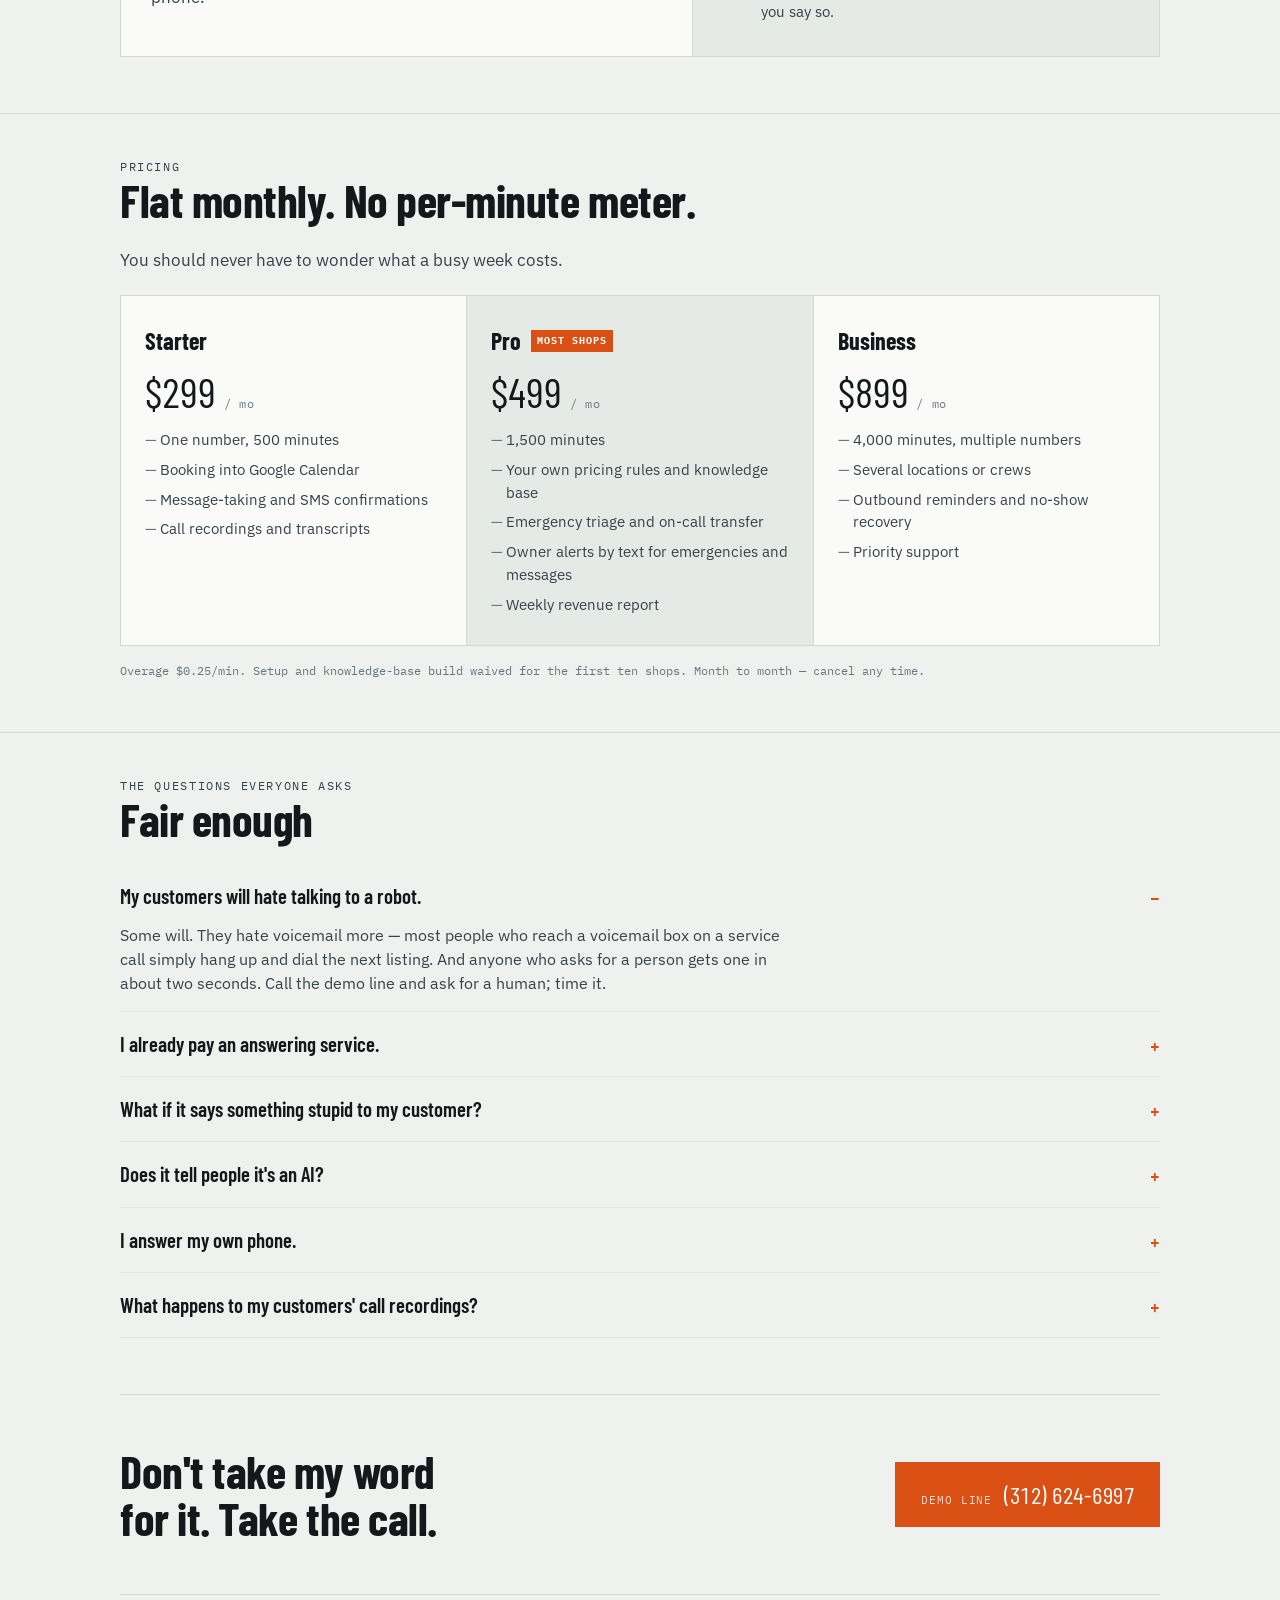
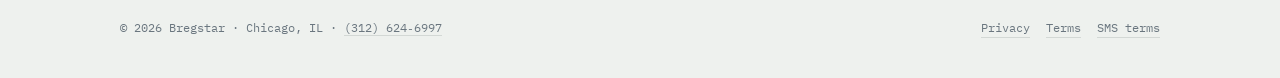
==== commit f4ad9557: "Contractors: split the call log into Without Bregstar / With Bregstar panels with tallies Co-Authore" ====
--- a/contractors.html
+++ b/contractors.html
@@ -11,7 +11,7 @@
 <link rel="preconnect" href="https://fonts.googleapis.com">
 <link rel="preconnect" href="https://fonts.gstatic.com" crossorigin>
 <link rel="stylesheet" href="https://fonts.googleapis.com/css2?family=Barlow+Condensed:wght@500;600;700&family=IBM+Plex+Mono:wght@400;500&family=IBM+Plex+Sans:wght@400;500;600&display=swap">
-<link rel="stylesheet" href="/style.css?v=eec450c">
+<link rel="stylesheet" href="/style.css?v=372834c">
 </head>
 <body>
 
@@ -68,12 +68,17 @@
           happens today. The rest is what happens when the line is answered.</p>
       </div>
 
-      <div class="log-scroll">
-        <table class="log">
+      <div class="compare">
+        <div class="panel without">
+          <div class="panel-head">
+            <p class="eyebrow">Without Bregstar</p>
+            <h3>Voicemail picks up</h3>
+            <p class="sum"><b>4 calls</b> · 0 booked · <b class="neg">~$3,960</b> went to whoever answered second</p>
+          </div>
+          <table class="log">
           <thead>
             <tr>
               <th scope="col">Time</th>
-              <th scope="col">Caller</th>
               <th scope="col">What happened</th>
               <th scope="col">Outcome</th>
               <th scope="col">Job value</th>
@@ -82,74 +87,84 @@
           <tbody>
             <tr class="miss">
               <td data-label="Time" data-caller="(773) 555‑0148">18:12</td>
-              <td data-label="Caller" class="who">(773) 555‑0148</td>
               <td data-label="What happened" class="what">Rang 5×, voicemail. No message left.</td>
               <td data-label="Outcome"><span class="tag lost">Lost</span></td>
               <td data-label="Job value" class="val">—</td>
             </tr>
             <tr class="miss">
               <td data-label="Time" data-caller="(312) 555‑0199">19:40</td>
-              <td data-label="Caller" class="who">(312) 555‑0199</td>
               <td data-label="What happened" class="what">Voicemail. Called two other shops at 19:41 and 19:43.</td>
               <td data-label="Outcome"><span class="tag lost">Lost</span></td>
               <td data-label="Job value" class="val">~$1,250</td>
             </tr>
             <tr class="miss">
               <td data-label="Time" data-caller="(872) 555‑0111">21:06</td>
-              <td data-label="Caller" class="who">(872) 555‑0111</td>
               <td data-label="What happened" class="what">Water heater flooding a basement. Voicemail.</td>
               <td data-label="Outcome"><span class="tag lost">Lost</span></td>
               <td data-label="Job value" class="val">~$2,400</td>
             </tr>
             <tr class="miss">
               <td data-label="Time" data-caller="(773) 555‑0173">07:02</td>
-              <td data-label="Caller" class="who">(773) 555‑0173</td>
               <td data-label="What happened" class="what">Called before the office opened. Hung up at ring 4.</td>
               <td data-label="Outcome"><span class="tag lost">Lost</span></td>
               <td data-label="Job value" class="val">~$310</td>
             </tr>
+          </tbody>
+          </table>
+        </div>
+        <div class="panel with">
+          <div class="panel-head">
+            <p class="eyebrow">With Bregstar</p>
+            <h3>The same night, answered</h3>
+            <p class="sum"><b>5 calls</b> · 3 booked, 1 dispatched, 1 screened · <b class="pos">$4,270</b> on the calendar</p>
+          </div>
+          <table class="log">
+          <thead>
+            <tr>
+              <th scope="col">Time</th>
+              <th scope="col">What happened</th>
+              <th scope="col">Outcome</th>
+              <th scope="col">Job value</th>
+            </tr>
+          </thead>
+          <tbody>
             <tr>
               <td data-label="Time" data-caller="(773) 555‑0148">18:12</td>
-              <td data-label="Caller" class="who">(773) 555‑0148</td>
               <td data-label="What happened" class="what">Slow kitchen drain. Booked Thu 2:00pm, 90 min. Confirmation texted.</td>
               <td data-label="Outcome"><span class="tag booked">Booked</span></td>
               <td data-label="Job value" class="val">$310</td>
             </tr>
             <tr>
               <td data-label="Time" data-caller="(312) 555‑0199">19:40</td>
-              <td data-label="Caller" class="who">(312) 555‑0199</td>
               <td data-label="What happened" class="what">Water heater, no hot water. Booked Wed 8:00am. Address and photos on file.</td>
               <td data-label="Outcome"><span class="tag booked">Booked</span></td>
               <td data-label="Job value" class="val">$1,250</td>
             </tr>
             <tr>
               <td data-label="Time" data-caller="(872) 555‑0111">21:06</td>
-              <td data-label="Caller" class="who">(872) 555‑0111</td>
-              <td data-label="What happened" class="what">Flooding. Talked them through the shutoff valve, then rang your cell.
-                You answered in 14 seconds.</td>
+              <td data-label="What happened" class="what">Flooding. Talked them through the shutoff valve, then rang your cell. You answered in 14 seconds.</td>
               <td data-label="Outcome"><span class="tag booked">Dispatched</span></td>
               <td data-label="Job value" class="val">$2,400</td>
             </tr>
             <tr>
               <td data-label="Time" data-caller="(312) 555‑0164">21:22</td>
-              <td data-label="Caller" class="who">(312) 555‑0164</td>
               <td data-label="What happened" class="what">Robodialer pitching Google rankings. Screened, 9 seconds.</td>
               <td data-label="Outcome"><span class="tag sent">Screened</span></td>
               <td data-label="Job value" class="val">—</td>
             </tr>
             <tr>
               <td data-label="Time" data-caller="(773) 555‑0173">07:02</td>
-              <td data-label="Caller" class="who">(773) 555‑0173</td>
               <td data-label="What happened" class="what">Asked what the diagnostic costs. Answered from your price list, then booked Fri 11:00am.</td>
               <td data-label="Outcome"><span class="tag booked">Booked</span></td>
               <td data-label="Job value" class="val">$310</td>
             </tr>
           </tbody>
-        </table>
+          </table>
+        </div>
       </div>
       <div class="log-foot">
         <span>Every call transcribed and summarised in your call log, with what it did and why.</span>
-        <span><b>$4,270</b> booked overnight in this example · <b>0</b> calls to return in the morning</span>
+        <span><b>0</b> calls to return in the morning</span>
       </div>
     </div>
   </section>
--- a/style.css
+++ b/style.css
@@ -252,6 +252,8 @@
     vertical-align: top;
   }
   .log td:last-child, .log th:last-child { padding-right: 0; text-align: right; }
+  .log td[data-label="Time"] { white-space: nowrap; }
+  .log td[data-label="Time"]::after { content: attr(data-caller); display: block; color: var(--ink-3); font-size: .72rem; margin-top: 2px; }
   .log .who { font-family: var(--body); font-size: .9rem; color: var(--ink); }
   .log .what { font-family: var(--body); font-size: .9rem; color: var(--ink-2); }
   .log tr.miss .what { color: var(--miss); }
@@ -607,3 +609,32 @@
     .callbar b { font-family: var(--display); font-weight: 700; font-size: 1.4rem; letter-spacing: .01em; text-transform: none; white-space: nowrap; }
     body:has(.callbar) { padding-bottom: calc(62px + env(safe-area-inset-bottom)); }
   }
+
+  /* ---------- without / with comparison ---------- */
+  .compare { display: grid; grid-template-columns: 1fr 1fr; gap: 20px; align-items: start; }
+  .panel { background: var(--panel); border: 1px solid var(--rule); border-top: 4px solid var(--rule); padding: 0 20px 6px; }
+  .panel.without { border-top-color: var(--miss); }
+  .panel.with { border-top-color: var(--live); }
+  .panel-head { padding: 18px 0 14px; border-bottom: 1px solid var(--rule); margin-bottom: 4px; }
+  .panel-head .eyebrow { margin-bottom: 6px; }
+  .panel.without .eyebrow { color: var(--miss); }
+  .panel.with .eyebrow { color: var(--live); }
+  .panel-head h3 { font-size: 1.5rem; }
+  .panel-head .sum { margin-top: 8px; font-size: .9rem; color: var(--ink-2); }
+  .panel-head .sum b { color: var(--ink); font-weight: 600; }
+  .panel-head .sum b.neg { color: var(--miss); }
+  .panel-head .sum b.pos { color: var(--live); }
+  .panel .log { font-size: .78rem; }
+  .panel .log th { padding-top: 10px; }
+  .panel .log td { padding: 10px 12px 10px 0; }
+  .panel .log tr:last-child td { border-bottom: 0; }
+  @media (max-width: 860px) {
+    .compare { grid-template-columns: 1fr; }
+  }
+  @media (max-width: 640px) {
+    .compare { gap: 14px; }
+    .panel { padding: 0 14px 4px; }
+    .panel-head h3 { font-size: 1.3rem; }
+    .log td[data-label="Time"]::after { display: inline; margin-left: 6px; }
+    .panel .log tr { margin: 10px 0; }
+  }
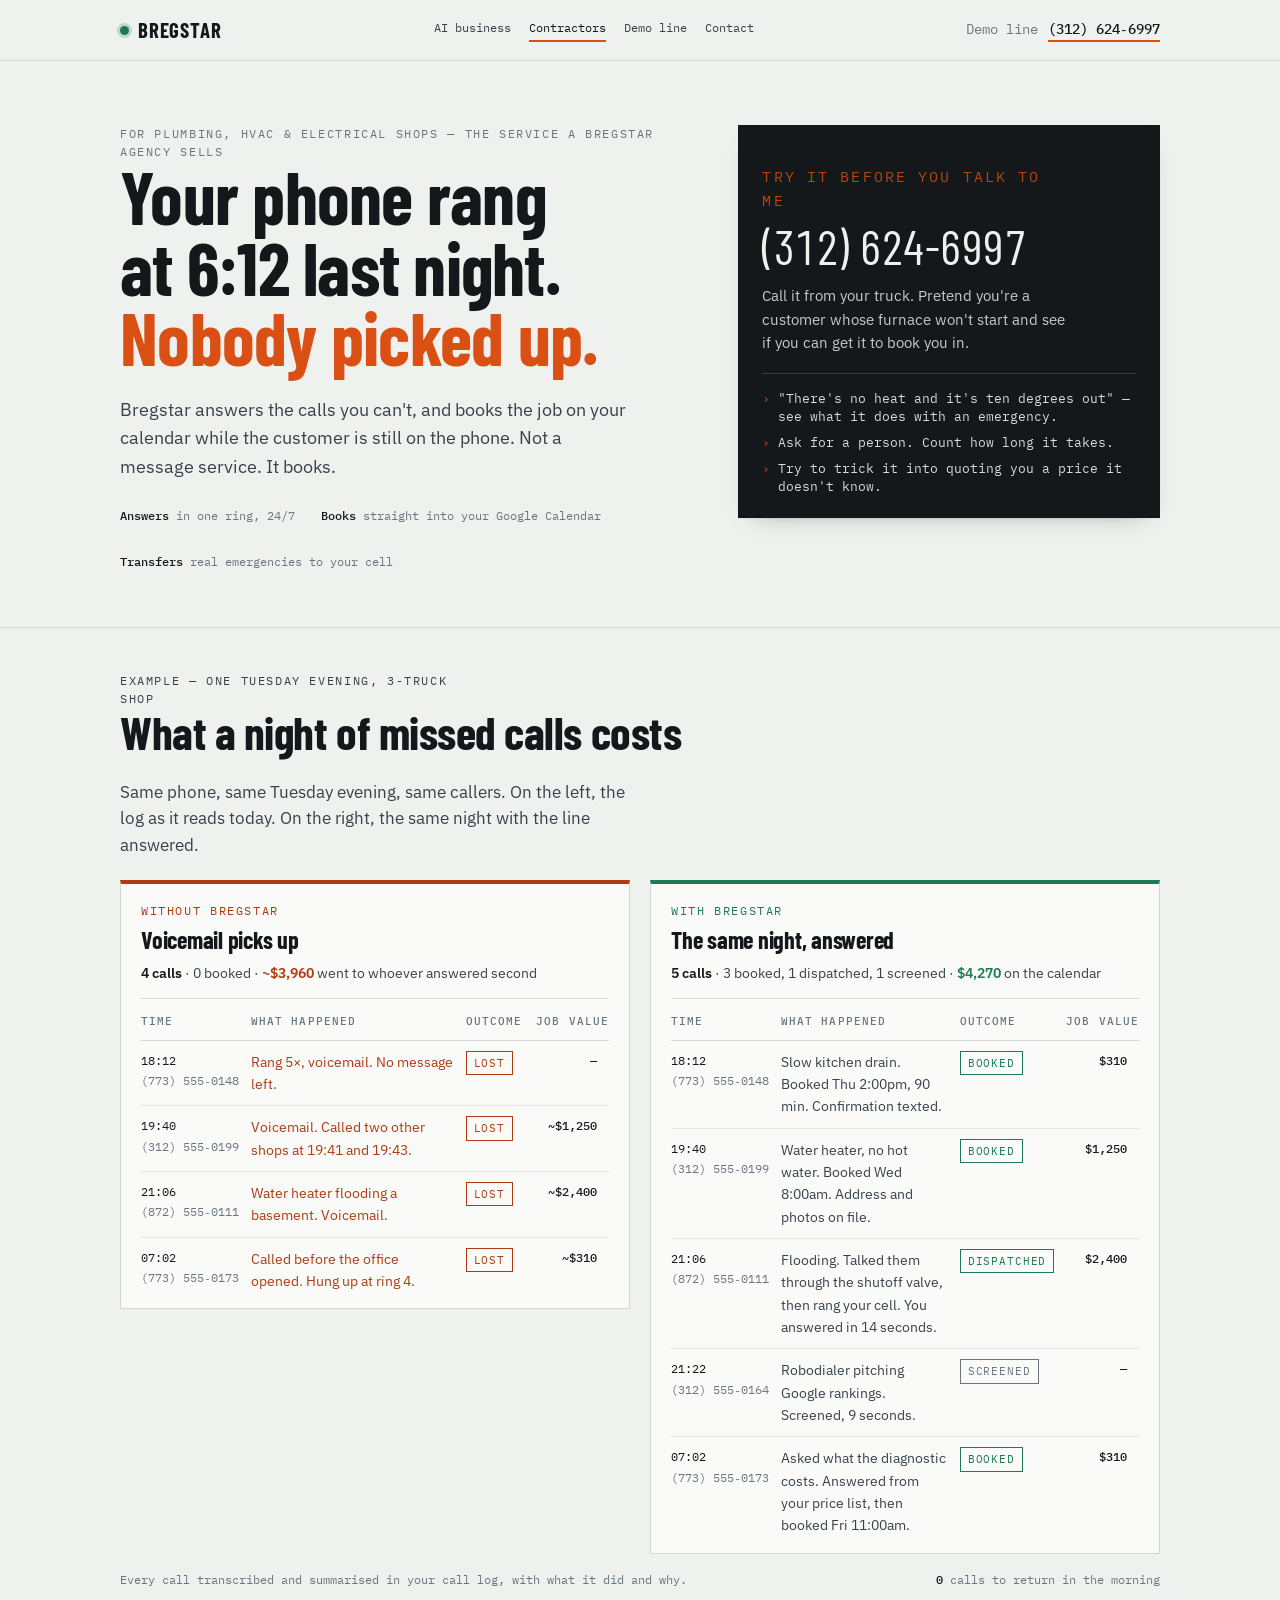
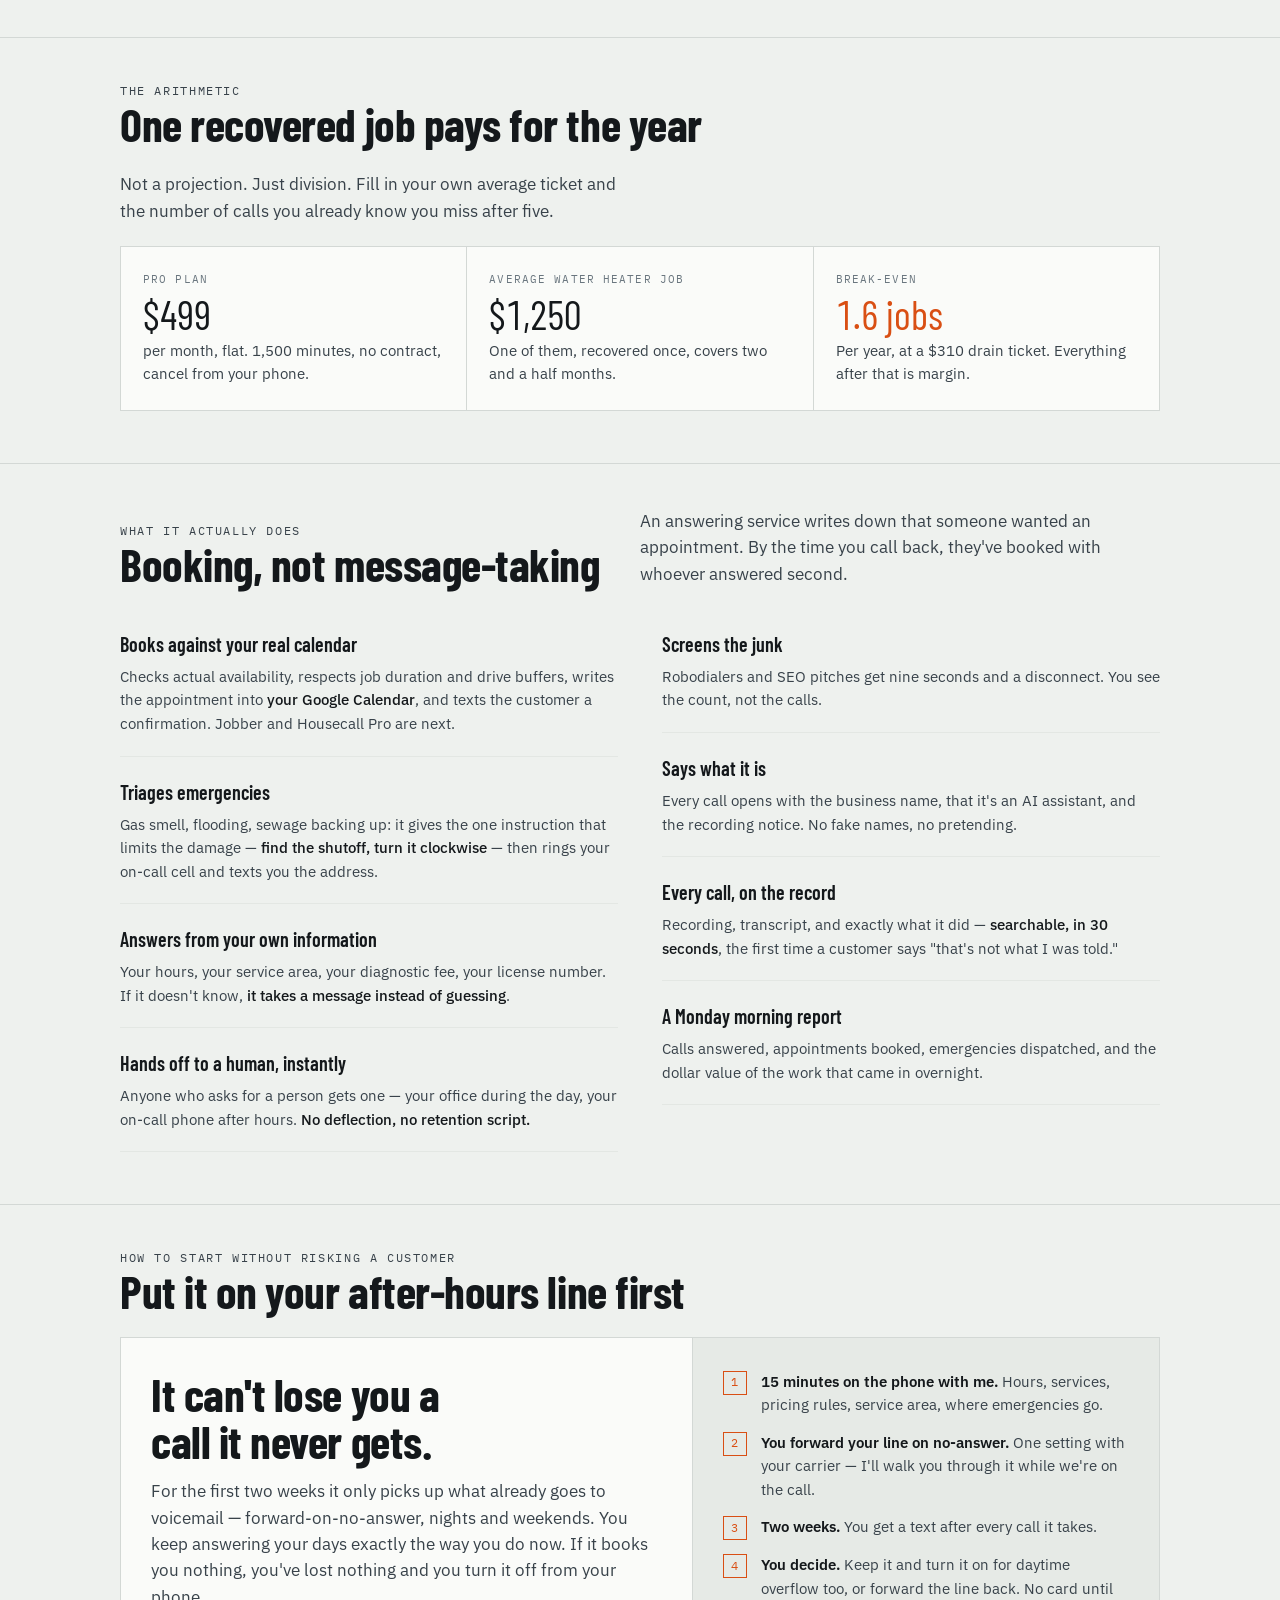
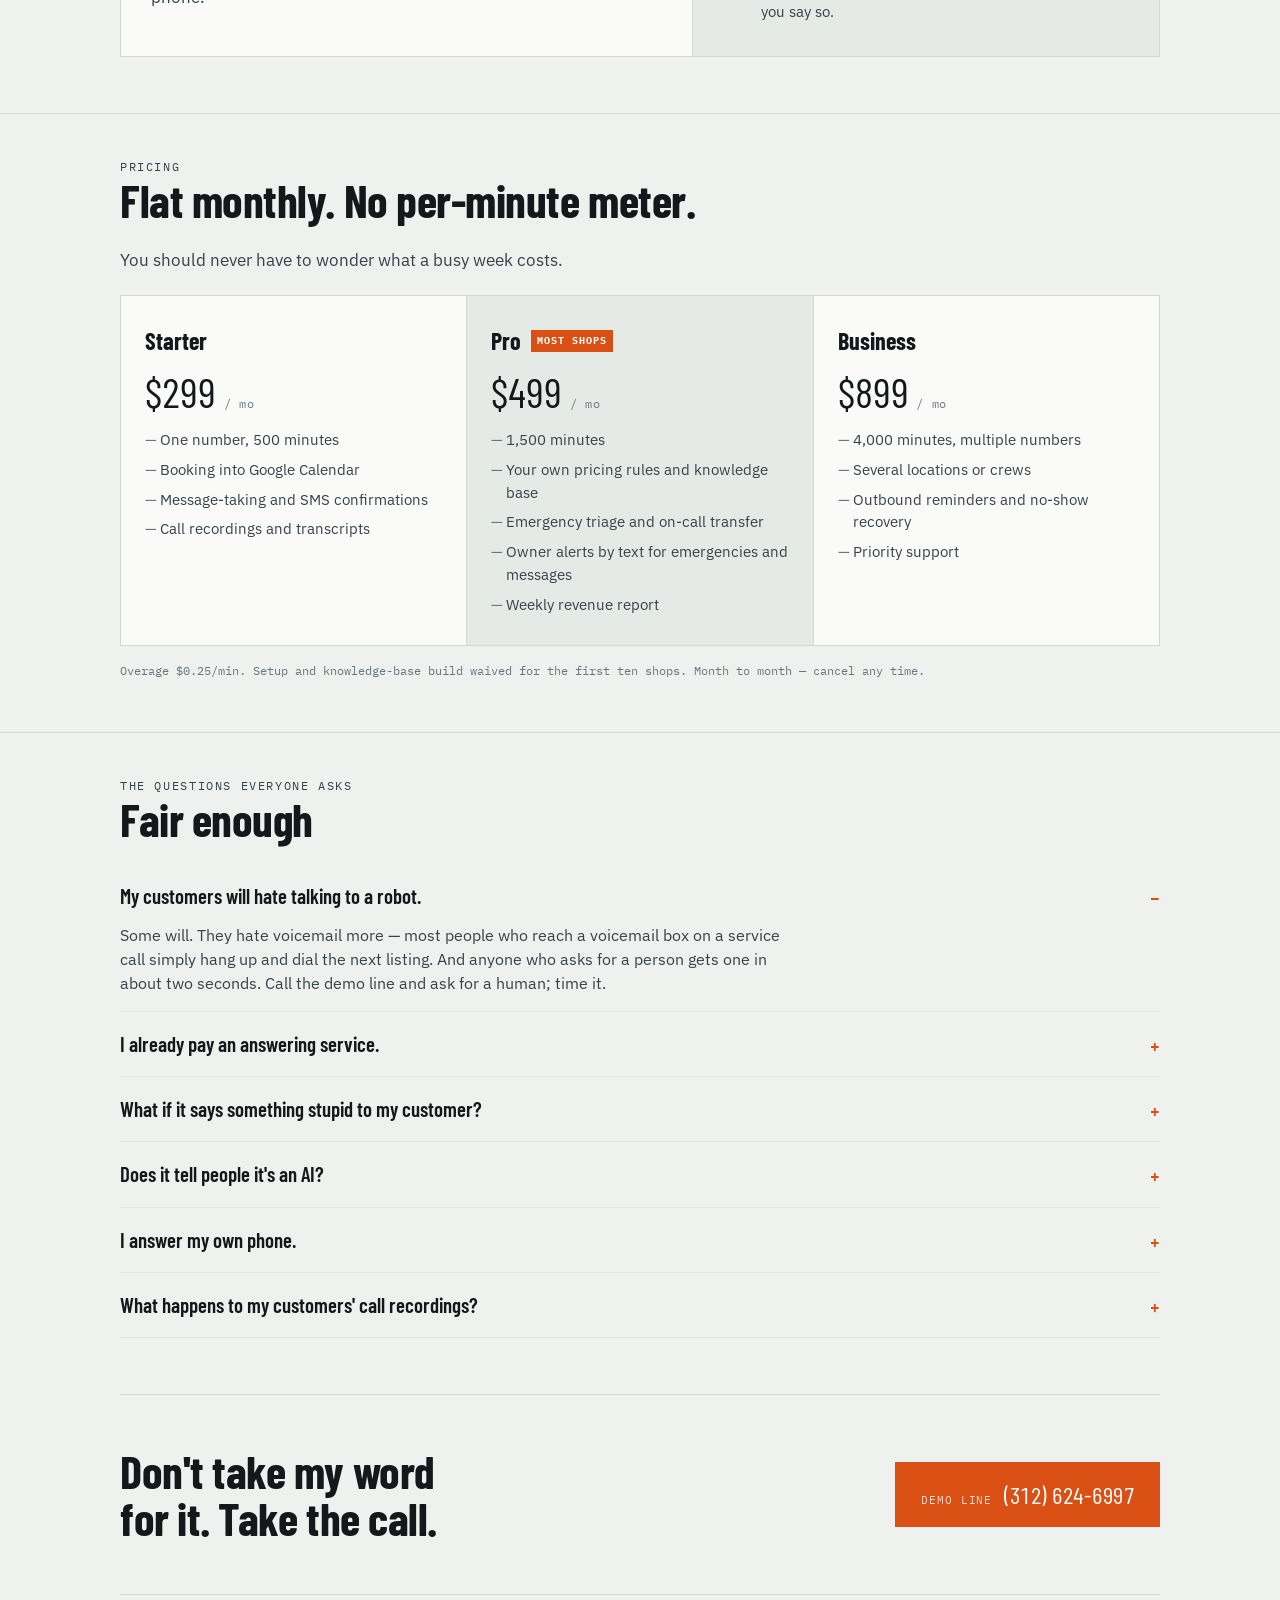
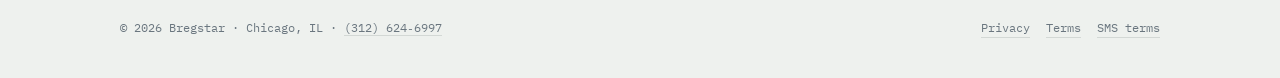
==== commit be985be4: "Contractors: intro copy matches the without/with split Co-Authored-By: Claude Fable 5.1 <noreply@ant" ====
--- a/contractors.html
+++ b/contractors.html
@@ -64,8 +64,8 @@
           <p class="eyebrow">Example — one Tuesday evening, 3-truck shop</p>
           <h2>What a night of missed calls costs</h2>
         </div>
-        <p>This is the log your office would see the next morning. The first four rows are what
-          happens today. The rest is what happens when the line is answered.</p>
+        <p>Same phone, same Tuesday evening, same callers. On the left, the log as it reads today.
+          On the right, the same night with the line answered.</p>
       </div>
 
       <div class="compare">
